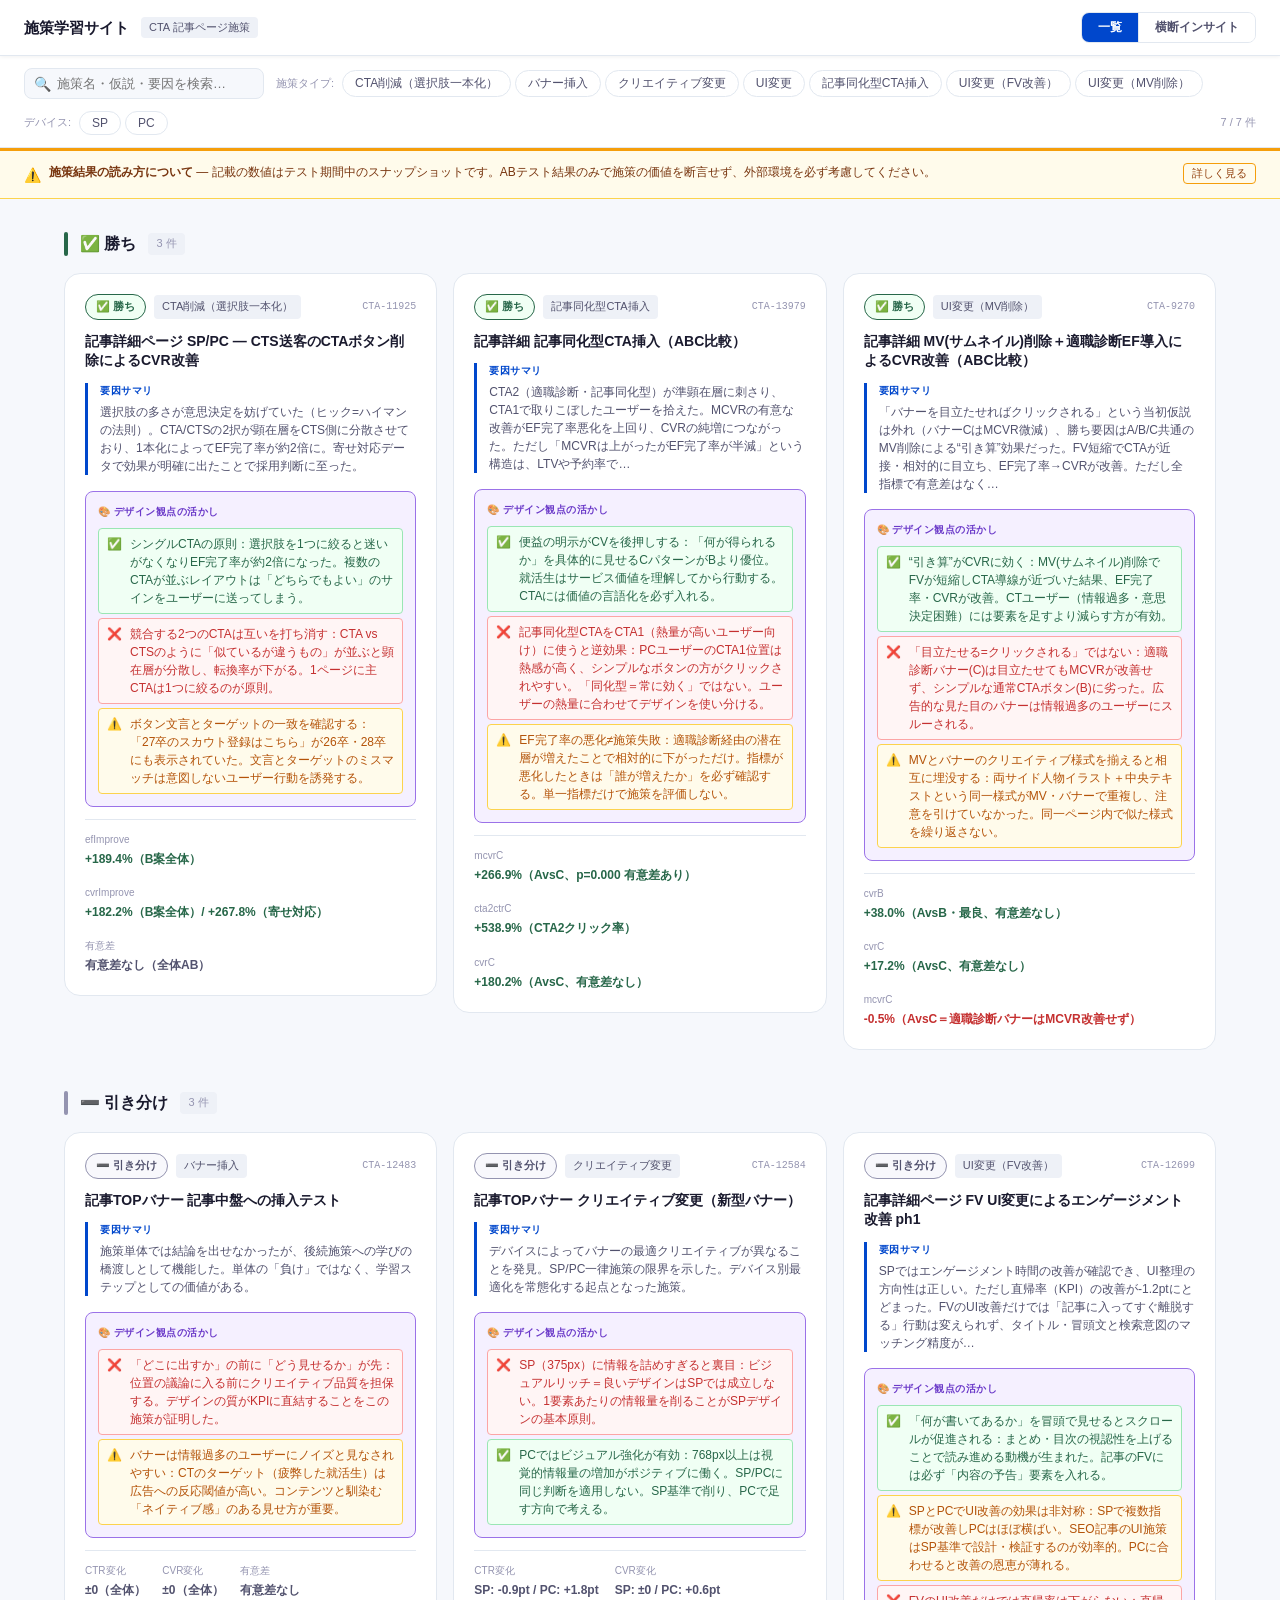
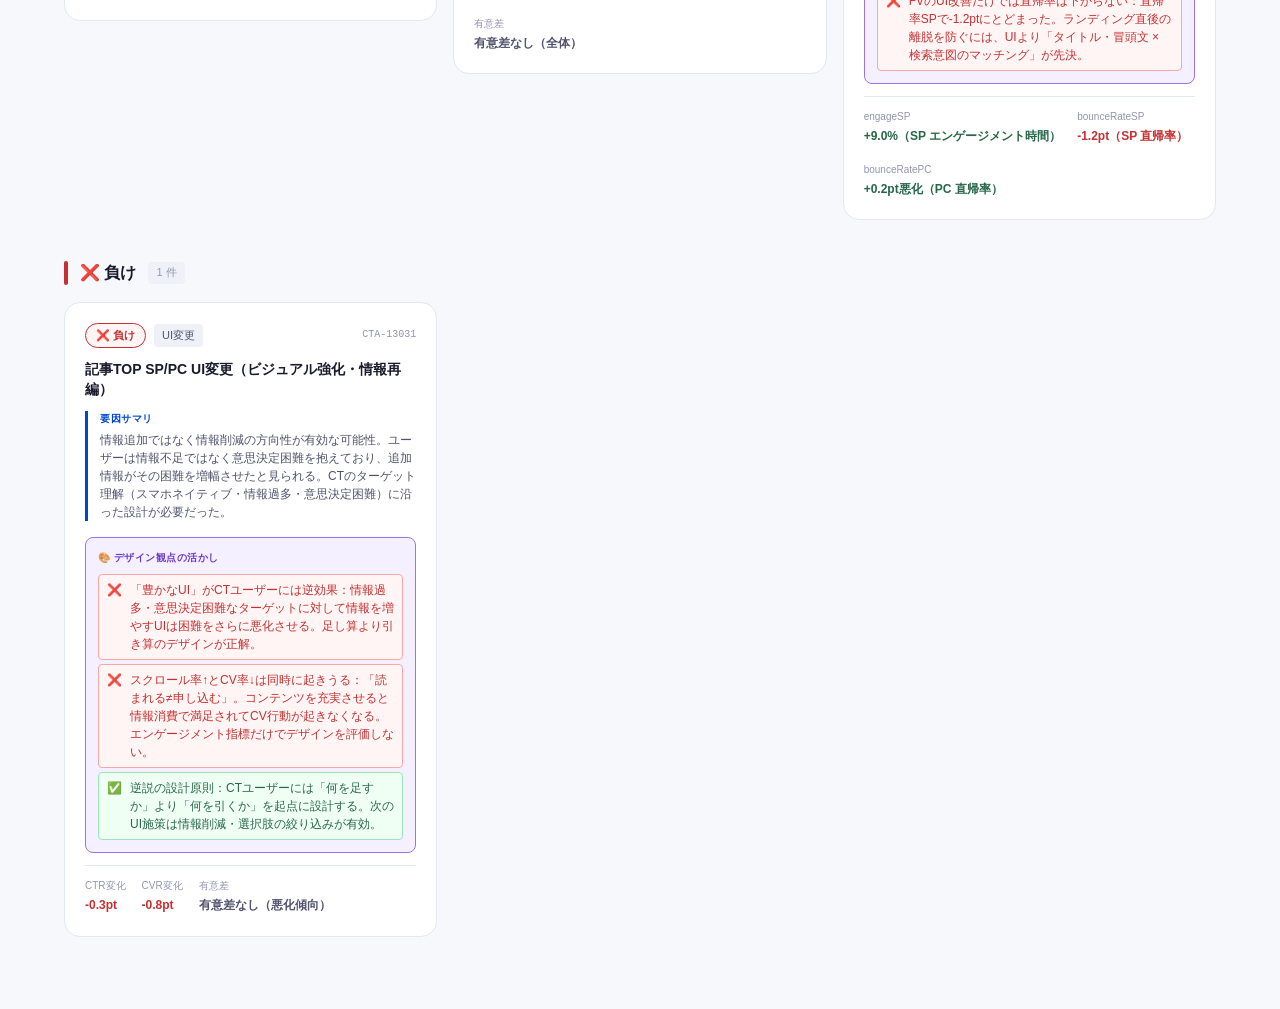
==== index.html @ 05034038 "CTA-9270追加（MV削除＋適職診断EF導入のABCテスト・勝ち） - 記事詳細MV(サムネイル)削除＋適職診断EF導入のABC検証結果をカードUIで追加 - 勝ち要因はMV削除の"引き算"効果（" ====
<!DOCTYPE html>
<html lang="ja">
<head>
<meta charset="UTF-8">
<meta name="viewport" content="width=device-width, initial-scale=1.0">
<title>施策学習サイト — CTA</title>
<style>
/* ===== CT Design System Tokens ===== */
:root {
  --surface-primary:     #FFFFFF;
  --surface-secondary:   #F6F8FC;
  --surface-tertiary:    #EEF1F7;
  --surface-primary-high:#E8EEFB;
  --surface-accent:      #FFF4EE;
  --surface-success:     #F0FFF4;
  --surface-attention:   #FFF4F4;

  --text-high:    #1A1A2E;
  --text-medium:  #52526E;
  --text-low:     #9494B0;
  --text-white:   #FFFFFF;
  --text-primary: #0047CC;
  --text-accent:  #D45A00;
  --text-caution: #C53030;
  --text-success: #276749;

  --border-low:  #E2E8F0;
  --border-high: #B8C3D8;

  --brand-primary: #0047CC;

  --radius-4:  4px;
  --radius-8:  8px;
  --radius-16: 16px;
  --radius-24: 24px;

  --sp-4:  4px;  --sp-8:  8px;  --sp-12: 12px; --sp-16: 16px;
  --sp-20: 20px; --sp-24: 24px; --sp-32: 32px; --sp-40: 40px;
  --sp-48: 48px; --sp-64: 64px;

  --win-bg:     #F0FFF4; --win-border:  #276749; --win-text:  #276749;
  --draw-bg:    #F8F8FC; --draw-border: #9494B0; --draw-text: #52526E;
  --loss-bg:    #FFF5F5; --loss-border: #C53030; --loss-text: #C53030;
}

* { box-sizing: border-box; margin: 0; padding: 0; }

body {
  font-family: -apple-system, BlinkMacSystemFont, 'Hiragino Sans', 'Yu Gothic UI', sans-serif;
  background: var(--surface-secondary);
  color: var(--text-high);
  line-height: 1.6;
  font-size: 14px;
}

/* ===== Header ===== */
.site-header {
  background: var(--surface-primary);
  border-bottom: 1px solid var(--border-low);
  padding: var(--sp-12) var(--sp-24);
  display: flex;
  align-items: center;
  gap: var(--sp-12);
  position: sticky;
  top: 0;
  z-index: 100;
  box-shadow: 0 1px 4px rgba(0,0,0,.06);
}
.site-title { font-size: 15px; font-weight: 700; }
.site-badge {
  font-size: 11px; color: var(--text-medium);
  background: var(--surface-tertiary); padding: 2px 8px;
  border-radius: var(--radius-4);
}
.view-toggle {
  margin-left: auto; display: flex;
  border: 1px solid var(--border-low);
  border-radius: var(--radius-8); overflow: hidden;
}
.view-btn {
  padding: 6px 16px; font-size: 12px; font-weight: 600;
  color: var(--text-medium); background: var(--surface-primary);
  border: none; cursor: pointer; transition: all .15s;
}
.view-btn + .view-btn { border-left: 1px solid var(--border-low); }
.view-btn:hover { background: var(--surface-secondary); }
.view-btn.active { background: var(--brand-primary); color: var(--text-white); }

/* ===== Filter bar ===== */
.filter-bar {
  background: var(--surface-primary);
  border-bottom: 1px solid var(--border-low);
  padding: var(--sp-12) var(--sp-24);
  display: flex; flex-wrap: wrap; gap: var(--sp-12); align-items: center;
}
.search-wrap { position: relative; }
.search-icon {
  position: absolute; left: 10px; top: 50%; transform: translateY(-50%);
  color: var(--text-low); pointer-events: none; font-size: 14px;
}
.search-input {
  padding: 7px 12px 7px 32px;
  border: 1px solid var(--border-low); border-radius: var(--radius-8);
  font-size: 13px; color: var(--text-high);
  background: var(--surface-secondary);
  outline: none; width: 240px; transition: border-color .15s;
}
.search-input:focus { border-color: var(--brand-primary); background: var(--surface-primary); }
.filter-group { display: flex; align-items: center; gap: var(--sp-8); flex-wrap: wrap; }
.filter-label { font-size: 11px; color: var(--text-low); white-space: nowrap; }
.chip {
  padding: 4px 12px; border: 1px solid var(--border-low);
  border-radius: var(--radius-24); font-size: 12px; color: var(--text-medium);
  background: var(--surface-primary); cursor: pointer;
  transition: all .15s; user-select: none;
}
.chip:hover { border-color: var(--brand-primary); color: var(--brand-primary); }
.chip.on {
  background: var(--surface-primary-high);
  border-color: var(--brand-primary); color: var(--brand-primary); font-weight: 600;
}
.filter-count {
  font-size: 11px; color: var(--text-low); margin-left: auto;
}

/* ===== Main ===== */
.main { max-width: 1200px; margin: 0 auto; padding: var(--sp-32) var(--sp-24); }

/* ===== Result section ===== */
.result-section { margin-bottom: var(--sp-40); }
.result-section.hidden { display: none; }
.section-head {
  display: flex; align-items: center; gap: var(--sp-12);
  margin-bottom: var(--sp-16);
}
.section-marker {
  width: 4px; height: 24px; border-radius: 2px;
}
.section-marker.win  { background: var(--win-border); }
.section-marker.draw { background: var(--draw-border); }
.section-marker.loss { background: var(--loss-border); }
.section-title { font-size: 16px; font-weight: 700; }
.section-count {
  font-size: 11px; color: var(--text-low);
  background: var(--surface-tertiary); padding: 2px 8px; border-radius: var(--radius-4);
}

/* ===== Masonry ===== */
.cards-masonry {
  columns: 3 280px; column-gap: var(--sp-16);
}
.card-wrap { break-inside: avoid; margin-bottom: var(--sp-16); }

/* ===== Card ===== */
.card {
  background: var(--surface-primary);
  border: 1px solid var(--border-low); border-radius: var(--radius-16);
  padding: var(--sp-20); cursor: pointer;
  transition: box-shadow .15s, transform .15s;
}
.card:hover {
  box-shadow: 0 4px 20px rgba(0,71,204,.1);
  transform: translateY(-2px);
}
.card-top {
  display: flex; align-items: center; gap: var(--sp-8);
  flex-wrap: wrap; margin-bottom: var(--sp-12);
}
.result-badge {
  display: inline-flex; align-items: center; gap: 4px;
  padding: 3px 10px; border-radius: var(--radius-24);
  font-size: 11px; font-weight: 700;
}
.result-badge.win  { background: var(--win-bg);  color: var(--win-text);  border: 1px solid var(--win-border);  }
.result-badge.draw { background: var(--draw-bg); color: var(--draw-text); border: 1px solid var(--draw-border); }
.result-badge.loss { background: var(--loss-bg); color: var(--loss-text); border: 1px solid var(--loss-border); }
.type-tag {
  font-size: 11px; color: var(--text-medium);
  background: var(--surface-tertiary); padding: 3px 8px; border-radius: var(--radius-4);
}
.card-id { margin-left: auto; font-size: 10px; color: var(--text-low); font-family: monospace; }
.card-title { font-size: 14px; font-weight: 700; color: var(--text-high); margin-bottom: var(--sp-12); line-height: 1.4; }
.factor-block {
  border-left: 3px solid var(--brand-primary);
  padding-left: var(--sp-12); margin-bottom: var(--sp-16);
}
.factor-label { font-size: 10px; font-weight: 700; color: var(--text-primary); text-transform: uppercase; letter-spacing: .5px; margin-bottom: 4px; }
.factor-text { font-size: 12px; color: var(--text-medium); line-height: 1.5; }
.card-meta {
  display: flex; gap: var(--sp-16); flex-wrap: wrap;
  padding-top: var(--sp-12); border-top: 1px solid var(--border-low);
}
.meta-item { display: flex; flex-direction: column; gap: 2px; }
.meta-lbl { font-size: 10px; color: var(--text-low); }
.meta-val { font-size: 12px; font-weight: 600; color: var(--text-medium); }
.meta-val.up   { color: var(--win-text); }
.meta-val.down { color: var(--loss-text); }

/* ===== Empty state ===== */
.empty-card {
  background: var(--surface-primary); border: 1px dashed var(--border-low);
  border-radius: var(--radius-16); padding: var(--sp-40);
  text-align: center; color: var(--text-low); font-size: 13px;
}

/* ===== Modal ===== */
.modal-overlay {
  position: fixed; inset: 0; background: rgba(0,0,0,.45);
  z-index: 200; display: flex; align-items: center; justify-content: center;
  padding: var(--sp-24); opacity: 0; pointer-events: none; transition: opacity .2s;
}
.modal-overlay.open { opacity: 1; pointer-events: all; }
.modal {
  background: var(--surface-primary); border-radius: var(--radius-24);
  max-width: 700px; width: 100%; max-height: 90vh; overflow-y: auto;
  transform: translateY(24px); transition: transform .2s;
}
.modal-overlay.open .modal { transform: translateY(0); }
.modal-header {
  padding: var(--sp-24); border-bottom: 1px solid var(--border-low);
  display: flex; align-items: flex-start; gap: var(--sp-16);
  position: sticky; top: 0; background: var(--surface-primary);
  border-radius: var(--radius-24) var(--radius-24) 0 0; z-index: 1;
}
.modal-hinfo { flex: 1; }
.modal-badges { display: flex; gap: var(--sp-8); margin-bottom: var(--sp-8); flex-wrap: wrap; align-items: center; }
.modal-title { font-size: 18px; font-weight: 700; }
.modal-id { font-size: 12px; color: var(--text-low); font-family: monospace; margin-top: 4px; }
.modal-close {
  width: 32px; height: 32px; border-radius: 50%;
  border: 1px solid var(--border-low); background: var(--surface-primary);
  cursor: pointer; display: flex; align-items: center; justify-content: center;
  font-size: 20px; color: var(--text-medium); flex-shrink: 0;
  transition: background .15s; line-height: 1;
}
.modal-close:hover { background: var(--surface-secondary); }
.modal-body { padding: var(--sp-24); }
.modal-sec { margin-bottom: var(--sp-28); }
.modal-sec-title {
  font-size: 12px; font-weight: 700; color: var(--text-primary);
  text-transform: uppercase; letter-spacing: .5px;
  margin-bottom: var(--sp-12);
  display: flex; align-items: center; gap: var(--sp-8);
}
.modal-sec-title::before {
  content: ''; display: block; width: 3px; height: 12px;
  background: var(--brand-primary); border-radius: 2px;
}

/* Fact / Hypothesis blocks */
.fact-blk {
  background: var(--surface-secondary); border: 1px solid var(--border-low);
  border-radius: var(--radius-8); padding: var(--sp-12) var(--sp-16);
  margin-bottom: var(--sp-8);
}
.hypo-blk {
  background: var(--surface-accent); border: 1px dashed var(--text-accent);
  border-radius: var(--radius-8); padding: var(--sp-12) var(--sp-16);
  margin-bottom: var(--sp-8); position: relative;
}
.blk-label {
  font-size: 10px; font-weight: 700; text-transform: uppercase;
  letter-spacing: .5px; margin-bottom: 6px;
}
.fact-blk .blk-label { color: var(--text-primary); }
.hypo-blk .blk-label { color: var(--text-accent); }
.blk-content { font-size: 13px; color: var(--text-medium); line-height: 1.6; }

/* Metrics row */
.metrics-row { display: flex; gap: var(--sp-12); flex-wrap: wrap; }
.metric-pill {
  background: var(--surface-secondary); border: 1px solid var(--border-low);
  border-radius: var(--radius-8); padding: var(--sp-12) var(--sp-16); flex: 1; min-width: 100px;
}
.metric-lbl { font-size: 10px; color: var(--text-low); margin-bottom: 4px; }
.metric-val { font-size: 18px; font-weight: 700; color: var(--text-high); }
.metric-sub { font-size: 11px; color: var(--text-medium); margin-top: 2px; }

/* Insight list */
.insight-items { display: flex; flex-direction: column; gap: var(--sp-8); }
.insight-row { display: flex; gap: var(--sp-12); align-items: flex-start; }
.ins-dot {
  width: 20px; height: 20px; border-radius: 50%; flex-shrink: 0;
  display: flex; align-items: center; justify-content: center;
  font-size: 10px; font-weight: 700; margin-top: 2px;
}
.ins-dot.pos { background: var(--win-bg); color: var(--win-text); }
.ins-dot.neg { background: var(--loss-bg); color: var(--loss-text); }
.ins-dot.neu { background: var(--surface-tertiary); color: var(--text-medium); }
.ins-text { font-size: 13px; color: var(--text-medium); line-height: 1.5; }

/* Tags row */
.next-actions { display: flex; flex-direction: column; gap: var(--sp-8); }
.action-item {
  display: flex; gap: var(--sp-8); align-items: flex-start;
  padding: var(--sp-8) var(--sp-12); background: var(--surface-primary-high);
  border-radius: var(--radius-8); font-size: 13px; color: var(--text-medium);
}
.action-arrow { color: var(--brand-primary); font-weight: 700; flex-shrink: 0; }

/* ===== Insights view ===== */
#view-insights { display: none; }
#view-insights.active { display: block; }
#view-list.hidden { display: none; }

.ins-grid {
  display: grid;
  grid-template-columns: repeat(auto-fill, minmax(320px, 1fr));
  gap: var(--sp-24);
  margin-bottom: var(--sp-32);
}
.ins-panel {
  background: var(--surface-primary); border: 1px solid var(--border-low);
  border-radius: var(--radius-16); padding: var(--sp-24);
}
.ins-panel-title {
  font-size: 14px; font-weight: 700; margin-bottom: var(--sp-16);
  display: flex; align-items: center; gap: var(--sp-8);
}
.ins-panel-icon { font-size: 18px; }
.pattern-row {
  padding: var(--sp-12) 0; border-bottom: 1px solid var(--border-low);
  display: flex; gap: var(--sp-12); align-items: flex-start;
}
.pattern-row:last-child { border-bottom: none; padding-bottom: 0; }
.pattern-ico { font-size: 16px; flex-shrink: 0; margin-top: 2px; }
.pattern-body {}
.pattern-txt { font-size: 13px; color: var(--text-medium); line-height: 1.5; }
.pattern-src { font-size: 11px; color: var(--text-low); margin-top: 3px; }

.score-bar-wrap { margin: var(--sp-16) 0; }
.score-bar {
  display: flex; border-radius: var(--radius-8); overflow: hidden;
  height: 28px; background: var(--surface-tertiary);
}
.score-seg {
  display: flex; align-items: center; justify-content: center;
  font-size: 11px; font-weight: 700; color: white; transition: width .4s;
}
.score-seg.win  { background: var(--win-border); }
.score-seg.draw { background: var(--draw-border); }
.score-seg.loss { background: var(--loss-border); }
.score-legend {
  display: flex; gap: var(--sp-16); margin-top: var(--sp-8);
}
.score-legend-item { display: flex; align-items: center; gap: 6px; font-size: 12px; color: var(--text-medium); }
.legend-dot { width: 10px; height: 10px; border-radius: 50%; }

/* ===== Design Insights ===== */
:root {
  --design-bg:     #F5F0FF;
  --design-border: #9B72E8;
  --design-text:   #6B3AC9;
  --di-good-bg:    #F0FFF4; --di-good-text: #276749; --di-good-border: #9AE6B4;
  --di-caution-bg: #FFFBEB; --di-caution-text: #B45309; --di-caution-border: #FCD34D;
  --di-bad-bg:     #FFF5F5; --di-bad-text: #C53030; --di-bad-border: #FCA5A5;
}
.di-section {
  background: var(--design-bg); border: 1px solid var(--design-border);
  border-radius: var(--radius-8); padding: var(--sp-12);
  margin-bottom: var(--sp-12);
}
.di-header {
  font-size: 10px; font-weight: 700; color: var(--design-text);
  text-transform: uppercase; letter-spacing: .5px;
  margin-bottom: var(--sp-8); display: flex; align-items: center; gap: 4px;
}
.di-row {
  display: flex; gap: var(--sp-8); align-items: flex-start;
  padding: 6px var(--sp-8);
  border-radius: var(--radius-4); margin-bottom: 4px;
}
.di-row:last-child { margin-bottom: 0; }
.di-row.good    { background: var(--di-good-bg); border: 1px solid var(--di-good-border); }
.di-row.caution { background: var(--di-caution-bg); border: 1px solid var(--di-caution-border); }
.di-row.bad     { background: var(--di-bad-bg); border: 1px solid var(--di-bad-border); }
.di-icon { font-size: 12px; flex-shrink: 0; line-height: 1.6; }
.di-text { font-size: 12px; line-height: 1.5; }
.di-row.good    .di-text { color: var(--di-good-text); }
.di-row.caution .di-text { color: var(--di-caution-text); }
.di-row.bad     .di-text { color: var(--di-bad-text); }

/* modal design section */
.di-modal-row {
  display: flex; gap: var(--sp-12); align-items: flex-start;
  padding: var(--sp-12) var(--sp-16); border-radius: var(--radius-8);
  margin-bottom: var(--sp-8);
}
.di-modal-row.good    { background: var(--di-good-bg); border: 1px solid var(--di-good-border); }
.di-modal-row.caution { background: var(--di-caution-bg); border: 1px solid var(--di-caution-border); }
.di-modal-row.bad     { background: var(--di-bad-bg); border: 1px solid var(--di-bad-border); }
.di-modal-icon { font-size: 16px; flex-shrink: 0; margin-top: 2px; }
.di-modal-text { font-size: 13px; line-height: 1.6; }
.di-modal-row.good    .di-modal-text { color: var(--di-good-text); }
.di-modal-row.caution .di-modal-text { color: var(--di-caution-text); }
.di-modal-row.bad     .di-modal-text { color: var(--di-bad-text); }

/* ── Disclaimer banner ── */
.disclaimer-banner {
  background: #FFFBEB;
  border-top: 3px solid #F59E0B;
  border-bottom: 1px solid #FCD34D;
  padding: var(--sp-12) var(--sp-24);
  font-size: 12px;
  line-height: 1.6;
  color: #78350F;
}
@media (prefers-color-scheme: dark) {
  .disclaimer-banner { background: #1C1500; border-top-color: #D97706; border-bottom-color: #92400E; color: #FDE68A; }
}
:root[data-theme="light"] .disclaimer-banner { background: #FFFBEB; border-top-color: #F59E0B; border-bottom-color: #FCD34D; color: #78350F; }
:root[data-theme="dark"]  .disclaimer-banner { background: #1C1500; border-top-color: #D97706; border-bottom-color: #92400E; color: #FDE68A; }

.disclaimer-summary {
  display: flex;
  align-items: flex-start;
  gap: 8px;
  cursor: pointer;
  user-select: none;
}
.disclaimer-icon { font-size: 14px; flex-shrink: 0; margin-top: 1px; }
.disclaimer-short { flex: 1; }
.disclaimer-toggle-btn {
  flex-shrink: 0;
  font-size: 11px;
  padding: 2px 8px;
  border-radius: 4px;
  border: 1px solid #F59E0B;
  background: transparent;
  color: #92400E;
  cursor: pointer;
  white-space: nowrap;
}
@media (prefers-color-scheme: dark) {
  .disclaimer-toggle-btn { border-color: #D97706; color: #FDE68A; }
}
:root[data-theme="light"] .disclaimer-toggle-btn { border-color: #F59E0B; color: #92400E; }
:root[data-theme="dark"]  .disclaimer-toggle-btn { border-color: #D97706; color: #FDE68A; }

.disclaimer-detail {
  display: none;
  margin-top: var(--sp-8);
  padding-top: var(--sp-8);
  border-top: 1px dashed #FCD34D;
}
.disclaimer-detail.open { display: block; }
.disclaimer-detail ul {
  margin: var(--sp-4) 0 0 var(--sp-16);
  padding: 0;
}
.disclaimer-detail li { margin-bottom: 4px; }

@media (max-width: 640px) {
  .main { padding: var(--sp-16); }
  .filter-bar { padding: var(--sp-12) var(--sp-16); }
  .site-header { padding: var(--sp-12) var(--sp-16); }
  .cards-masonry { columns: 1; }
  .disclaimer-banner { padding: var(--sp-12) var(--sp-16); }
}
</style>
</head>
<body>

<!-- ===== DATA ===== -->
<script>
const MEASURES = [
  {
    id: "CTA-11925",
    title: "記事詳細ページ SP/PC — CTS送客のCTAボタン削除によるCVR改善",
    type: "CTA削減（選択肢一本化）",
    pages: ["記事詳細ページ"],
    devices: ["SP", "PC"],
    result: "win",
    adoptionLabel: "寄せ対応として本番採用（B案にロールアウト）",
    period: "2025/12/16〜12/26（11日間）",
    hypothesis: "CTAボタンをCTAへの送客1種類にすることで、ユーザーが迷わなくなり、CVRが改善されるのではないか？",
    hypothesisIsAI: false,
    background: "CTのSEO記事内にはh2ごとにCTA導線+CTS導線がセットで設置されており、SP追従バナーにも両導線が存在。2種類のボタンがユーザーの迷いを生み、n+2卒がCTSへ流れている課題があった。",
    factuals: [
      "ABテスト全体では有意差なし（カイ二乗検定：MCVR p=0.785 / EF完了率 p=0.075 / CVR p=0.123）",
      "B案（CTS削除）のEF完了率: 9.90% → 18.75%（+189.4%改善）、CVR: 0.035% → 0.064%（+182.2%改善）",
      "26卒・27卒別データ: B案で27CVが5→13件（+160%）。CTS側に顕在層が流れていた実態が確認された",
      "寄せ対応期間（12/26〜1/6）のデータ: CVR +267.8%、MCVR +136.7%、EF完了率 +195.9%",
      "本番採用: 寄せ対応として実装済み（全体ロールアウトは未実施）"
    ],
    hypothesisInsights: [
      "「キャリアチケット=アプリ」のイメージが就活生にあり、顕在層がCTSアプリ側に無意識的に引き寄せられていた可能性がある",
      "CTSボタン文言「27卒のスカウト登録はこちら」が26卒・28卒にも表示されており、ターゲット外ユーザーへの混乱も生んでいた可能性がある",
      "青色CTAボタン（CTA側）がCTSボタンよりクリックを誘発しやすいという視覚的要因があった可能性がある"
    ],
    rootCause: "選択肢の多さが意思決定を妨げていた（ヒック=ハイマンの法則）。CTA/CTSの2択が顕在層をCTS側に分散させており、1本化によってEF完了率が約2倍に。寄せ対応データで効果が明確に出たことで採用判断に至った。",
    metrics: {
      efImprove: "+189.4%（B案全体）",
      cvrImprove: "+182.2%（B案全体）/ +267.8%（寄せ対応）",
      significance: "有意差なし（全体AB）",
      sampleSize: "A: 28,546 / B: 28,208 セッション"
    },
    nextActions: [
      "ボタン文言に卒年が入っていない記事（26卒/27卒の効果を固定化）でCTA/CTS削除の効果を別途検証し、より精緻な因果を確認する",
      "「2択→1択」の選択肢削減パターンを次施策の設計テンプレートとして確立する",
      "寄せ対応データが全体ABより効果が大きい場合の判断基準を明文化する"
    ],
    designInsights: [
      { type: 'good', text: 'シングルCTAの原則：選択肢を1つに絞ると迷いがなくなりEF完了率が約2倍になった。複数のCTAが並ぶレイアウトは「どちらでもよい」のサインをユーザーに送ってしまう。' },
      { type: 'bad', text: '競合する2つのCTAは互いを打ち消す：CTA vs CTSのように「似ているが違うもの」が並ぶと顕在層が分散し、転換率が下がる。1ページに主CTAは1つに絞るのが原則。' },
      { type: 'caution', text: 'ボタン文言とターゲットの一致を確認する：「27卒のスカウト登録はこちら」が26卒・28卒にも表示されていた。文言とターゲットのミスマッチは意図しないユーザー行動を誘発する。' },
    ]
  },
  {
    id: "CTA-12483",
    title: "記事TOPバナー 記事中盤への挿入テスト",
    type: "バナー挿入",
    pages: ["記事ページ"],
    devices: ["SP", "PC"],
    result: "draw",
    adoptionLabel: "単体採用なし（後続施策CTA-12584へ継承）",
    period: "2023-Q4",
    hypothesis: "記事の中盤（スクロール率40〜60%地点）へのバナー挿入でEF誘導率を改善できる",
    hypothesisIsAI: false,
    factuals: [
      "テスト全体・全セグメントで有意差なし",
      "後続施策（CTA-12584）がこの施策の学びをベースに企画・実施された",
      "施策単体としての本番採用判断は記録なし"
    ],
    hypothesisInsights: [
      "「中盤への挿入」という仮説自体は後続施策で一部検証され、SP/PCで効果の向きが分かれたことが判明",
      "バナーのクリエイティブ（デザイン）が効果に大きく影響している可能性があり、挿入位置だけでは説明できない"
    ],
    rootCause: "施策単体では結論を出せなかったが、後続施策への学びの橋渡しとして機能した。単体の「負け」ではなく、学習ステップとしての価値がある。",
    metrics: {
      ctrChange: "±0（全体）",
      cvrChange: "±0（全体）",
      significance: "有意差なし",
      sampleSize: "約 8,500 セッション"
    },
    nextActions: [
      "挿入位置×クリエイティブの2軸でテスト設計をやり直す（CTA-12584で実施済み）",
      "有意差なし施策の「後続への学び継承」を完了報告に明記する運用を標準化"
    ],
    designInsights: [
      { type: 'bad', text: '「どこに出すか」の前に「どう見せるか」が先：位置の議論に入る前にクリエイティブ品質を担保する。デザインの質がKPIに直結することをこの施策が証明した。' },
      { type: 'caution', text: 'バナーは情報過多のユーザーにノイズと見なされやすい：CTのターゲット（疲弊した就活生）は広告への反応閾値が高い。コンテンツと馴染む「ネイティブ感」のある見せ方が重要。' },
    ]
  },
  {
    id: "CTA-12584",
    title: "記事TOPバナー クリエイティブ変更（新型バナー）",
    type: "クリエイティブ変更",
    pages: ["記事ページ"],
    devices: ["SP", "PC"],
    result: "draw",
    adoptionLabel: "SP：旧型バナー / PC：新型バナー でデバイス別採用",
    period: "2024-Q1",
    hypothesis: "バナークリエイティブをビジュアル強化版（新型）に変更することでCTRとEF誘導率が向上する",
    hypothesisIsAI: false,
    factuals: [
      "全体では有意差なし",
      "SP：旧型バナーが優位傾向（新型でCTR低下）",
      "PC：新型バナーが優位傾向（CTR +1.8pt）",
      "本番採用：SPは旧型バナー継続、PCは新型バナーへ切り替え"
    ],
    hypothesisInsights: [
      "デバイス間で効果が逆転した原因として、SPの画面幅では新型バナーの情報密度が高すぎ、視認性が下がった可能性がある",
      "PCの表示領域が広いため、視覚的情報量の増加が正に作用したと考えられる"
    ],
    rootCause: "デバイスによってバナーの最適クリエイティブが異なることを発見。SP/PC一律施策の限界を示した。デバイス別最適化を常態化する起点となった施策。",
    metrics: {
      ctrChange: "SP: -0.9pt / PC: +1.8pt",
      cvrChange: "SP: ±0 / PC: +0.6pt",
      significance: "有意差なし（全体）",
      sampleSize: "約 14,200 セッション"
    },
    nextActions: [
      "今後のバナー施策はSP/PCを別テストとして設計することを標準化",
      "SPに適したクリエイティブの要件（情報量・フォントサイズ・画像比率）をデザインガイドに追記"
    ],
    designInsights: [
      { type: 'bad', text: 'SP（375px）に情報を詰めすぎると裏目：ビジュアルリッチ＝良いデザインはSPでは成立しない。1要素あたりの情報量を削ることがSPデザインの基本原則。' },
      { type: 'good', text: 'PCではビジュアル強化が有効：768px以上は視覚的情報量の増加がポジティブに働く。SP/PCに同じ判断を適用しない。SP基準で削り、PCで足す方向で考える。' },
    ]
  },
  {
    id: "CTA-13031",
    title: "記事TOP SP/PC UI変更（ビジュアル強化・情報再編）",
    type: "UI変更",
    pages: ["記事ページ SP/PC"],
    devices: ["SP", "PC"],
    result: "loss",
    adoptionLabel: "未採用（CVR悪化のため差し戻し）",
    period: "2024-Q2",
    hypothesis: "ビジュアルを強化し情報を再編成することで、ユーザーの記事への関与を高めCV率改善につながる",
    hypothesisIsAI: false,
    factuals: [
      "全体でCVR悪化傾向（-0.8pt）",
      "有意差なし（信頼区間が広く、悪化を確定はできないが改善も見られない）",
      "スクロール率は一部セクションで改善（コンテンツへの関与は高まった）",
      "本番採用なし：差し戻し決定"
    ],
    hypothesisInsights: [
      "情報量の増加がユーザーの認知負荷を高め、CV行動への集中を妨げた可能性がある",
      "ビジュアル強化がコンテンツの「読む体験」として機能した反面、「申し込む動機」を下げたと考えられる",
      "スクロール率改善とCVR悪化の共存は、情報過多による「満足させすぎ」（ゼロクリック化）を示唆"
    ],
    rootCause: "情報追加ではなく情報削減の方向性が有効な可能性。ユーザーは情報不足ではなく意思決定困難を抱えており、追加情報がその困難を増幅させたと見られる。CTのターゲット理解（スマホネイティブ・情報過多・意思決定困難）に沿った設計が必要だった。",
    metrics: {
      ctrChange: "-0.3pt",
      cvrChange: "-0.8pt",
      significance: "有意差なし（悪化傾向）",
      sampleSize: "約 18,600 セッション"
    },
    nextActions: [
      "次施策では情報削減・シンプル化の方向で設計する",
      "「CV導線以外のエンゲージメント向上」と「CV率」がトレードオフになるケースを設計段階で識別する方法を検討",
      "UIの情報量変更前に認知負荷チェックを必須工程として追加"
    ],
    designInsights: [
      { type: 'bad', text: '「豊かなUI」がCTユーザーには逆効果：情報過多・意思決定困難なターゲットに対して情報を増やすUIは困難をさらに悪化させる。足し算より引き算のデザインが正解。' },
      { type: 'bad', text: 'スクロール率↑とCV率↓は同時に起きうる：「読まれる≠申し込む」。コンテンツを充実させると情報消費で満足されてCV行動が起きなくなる。エンゲージメント指標だけでデザインを評価しない。' },
      { type: 'good', text: '逆説の設計原則：CTユーザーには「何を足すか」より「何を引くか」を起点に設計する。次のUI施策は情報削減・選択肢の絞り込みが有効。' },
    ]
  }
  ,{
    id: "CTA-13979",
    title: "記事詳細 記事同化型CTA挿入（ABC比較）",
    type: "記事同化型CTA挿入",
    pages: ["記事詳細ページ"],
    devices: ["SP", "PC"],
    result: "win",
    adoptionLabel: "Cパターン寄せとして本番採用",
    period: "2026/05/28〜06/15（19日間）",
    hypothesis: "記事擬態型のCTAセクション設置によるテキストでのサービス訴求により、準顕在層の温度感を高めCVRを改善できる",
    hypothesisIsAI: false,
    factuals: [
      "MCVR: A: 0.098% → B: 0.185% (+188%) → C: 0.262% (+267%)。AvsB・AvsC共にカイ二乗p<0.05で有意差あり",
      "CTA2（記事同化型）のCTR: A: 0.095% → B: 0.366% (+384%) → C: 0.513% (+539%）と大幅改善",
      "CTA1のCTR: B・C共に悪化（AvsB: -43%、AvsC: -41%）。特にPCで顕著",
      "EF完了率: A: 47.6% → B: 17.9% → C: 32.1%（悪化）。適職診断経由の潜在層流入増加が原因",
      "CVR: A: 0.047% → B: 0.033%（悪化） → C: 0.084%（+180%）。有意差なし（p=0.130）",
      "PC CパターンのCVRは+454.9%（p=0.033）で有意差あり",
      "NA: Cパターン寄せ決定。後続でCTA1悩み訴求×CTA2適職診断の組み合わせを検証予定"
    ],
    hypothesisInsights: [
      "CTA1を見るPCユーザーは比較的熱感が高く、シンプルなボタンの方がクリックしやすい可能性がある（記事同化型CTA1は逆効果）",
      "EF完了率の悪化は適職診断コンテンツ経由の潜在層が増えたためで、CV意欲の低いユーザーが混入した構造的な結果である",
      "便益（サービスのメリット）を明示するCパターンがBより優位だったことは、就活生がサービス価値を事前に理解してから登録するニーズを反映している可能性がある"
    ],
    rootCause: "CTA2（適職診断・記事同化型）が準顕在層に刺さり、CTA1で取りこぼしたユーザーを拾えた。MCVRの有意な改善がEF完了率悪化を上回り、CVRの純増につながった。ただし「MCVRは上がったがEF完了率が半減」という構造は、LTVや予約率での追跡が今後必要。",
    metrics: {
      mcvrC: "+266.9%（AvsC、p=0.000 有意差あり）",
      cta2ctrC: "+538.9%（CTA2クリック率）",
      cvrC: "+180.2%（AvsC、有意差なし）",
      efRate: "A: 47.6% → C: 32.1%（悪化）"
    },
    nextActions: [
      "後続検証：A: CTA1悩み訴求+CTA2適職診断 vs B: CTA1通常+CTA2適職診断。CTA1の最適クリエイティブを特定する",
      "適職診断経由ユーザーの予約率・LTVを追跡し、EF完了率悪化が実害かどうかを判断する",
      "PCユーザーへのCTA1はシンプルなボタンが有効である可能性をSP/PC別に追加検証する"
    ],
    designInsights: [
      { type: 'good', text: '便益の明示がCVを後押しする：「何が得られるか」を具体的に見せるCパターンがBより優位。就活生はサービス価値を理解してから行動する。CTAには価値の言語化を必ず入れる。' },
      { type: 'bad', text: '記事同化型CTAをCTA1（熱量が高いユーザー向け）に使うと逆効果：PCユーザーのCTA1位置は熱感が高く、シンプルなボタンの方がクリックされやすい。「同化型＝常に効く」ではない。ユーザーの熱量に合わせてデザインを使い分ける。' },
      { type: 'caution', text: 'EF完了率の悪化≠施策失敗：適職診断経由の潜在層が増えたことで相対的に下がっただけ。指標が悪化したときは「誰が増えたか」を必ず確認する。単一指標だけで施策を評価しない。' },
    ]
  }
  ,{
    id: "CTA-12699",
    title: "記事詳細ページ FV UI変更によるエンゲージメント改善 ph1",
    type: "UI変更（FV改善）",
    pages: ["記事詳細ページ"],
    devices: ["SP", "PC"],
    result: "draw",
    adoptionLabel: "本番適用済み（前後比較）/ ph2へ継続",
    period: "2026/05/07〜05/16（前後比較）",
    hypothesis: "FVのUI課題（コンポーネントの識別しにくさ・要素の大きさ・目次の開きっぱなし等）を解決することで、情報が整理されユーザーのエンゲージメント指標が向上する",
    hypothesisIsAI: false,
    factuals: [
      "SP: エンゲージメント時間 13.3秒→14.6秒（+9.0%改善）",
      "SP: スクロール到達率 17.82%→15.11%（-2.7pt低下）※考察と数値が乖離している点は要確認",
      "SP: 10秒以上滞在率 22.1%→23.3%（+1.2pt改善）",
      "SP: 直帰率 77.94%→76.74%（-1.2pt改善）",
      "PC: エンゲージメント時間 24.7秒→23.3秒（-5.4%低下）",
      "PC: スクロール到達率 44.84%→46.87%（+2.1pt改善）",
      "PC: 直帰率 69.64%→69.85%（+0.2pt悪化）",
      "検定結果: 有意差なし（検定方法の記載なし）",
      "ph1として実施。ph2への継続が示唆されている"
    ],
    hypothesisInsights: [
      "まとめボックス・目次の視認性向上がページ内滞在の質を上げた可能性がある（エンゲージメント時間+9%）",
      "SPでセッション数が31,115→21,763と約30%減少しており、前後比較の季節性バイアスが結果に影響している可能性がある",
      "PC ユーザーはもともとエンゲージメントが高く、UIの追加改善が効果として表れにくい"
    ],
    rootCause: "SPではエンゲージメント時間の改善が確認でき、UI整理の方向性は正しい。ただし直帰率（KPI）の改善が-1.2ptにとどまった。FVのUI改善だけでは「記事に入ってすぐ離脱する」行動は変えられず、タイトル・冒頭文と検索意図のマッチング精度が別途必要。",
    metrics: {
      engageSP: "+9.0%（SP エンゲージメント時間）",
      bounceRateSP: "-1.2pt（SP 直帰率）",
      bounceRatePC: "+0.2pt悪化（PC 直帰率）",
      significance: "有意差なし（前後比較）"
    },
    nextActions: [
      "タイトル・メタディスクリプション・冒頭文が検索意図と一致しているか見直す（直帰率改善の本命）",
      "直帰率が高い記事を優先ピックアップして個別改善する",
      "目次クリック率・各セクションへの到達率を計測し、どのコンテンツブロックで離脱しているか特定する",
      "sp向けUI改善をph2として継続。スクロール到達率の絶対値がまだ低い（≈23%）"
    ],
    designInsights: [
      { type: 'good', text: '「何が書いてあるか」を冒頭で見せるとスクロールが促進される：まとめ・目次の視認性を上げることで読み進める動機が生まれた。記事のFVには必ず「内容の予告」要素を入れる。' },
      { type: 'caution', text: 'SPとPCでUI改善の効果は非対称：SPで複数指標が改善しPCはほぼ横ばい。SEO記事のUI施策はSP基準で設計・検証するのが効率的。PCに合わせると改善の恩恵が薄れる。' },
      { type: 'bad', text: 'FVのUI改善だけでは直帰率は下がらない：直帰率SPで-1.2ptにとどまった。ランディング直後の離脱を防ぐには、UIより「タイトル・冒頭文 × 検索意図のマッチング」が先決。' },
    ]
  }
  ,{
    id: "CTA-9270",
    title: "記事詳細 MV(サムネイル)削除＋適職診断EF導入によるCVR改善（ABC比較）",
    type: "UI変更（MV削除）",
    pages: ["記事詳細ページ"],
    devices: ["SP", "PC"],
    result: "win",
    adoptionLabel: "MV(サムネイル)削除を本番採用（記事制作に反映）／適職診断バナーCは不発・見直しへ",
    period: "2025/12/01〜12/09（9日間）",
    hypothesis: "MV（両サイド人物イラスト＋中央テキストのサムネイル）を削除するとバナーが目立ち、MCVR（バナークリック率）が改善するのではないか",
    hypothesisIsAI: false,
    factuals: [
      "検定結果: カイ二乗検定・ベイズ統計いずれも有意差なし（p値: 0.775 / 0.981 / 0.793）",
      "CVR: A 0.033% → B 0.046%（AvsB +38.0%）/ C 0.039%（AvsC +17.2%）。両パターンとも改善したが有意差なし",
      "MCVR（KPI）: A 0.35% → B 0.41%（AvsB +17.5%）/ C 0.34%（AvsC -0.5%）。適職診断バナー(C)はむしろ微減",
      "EF完了率: A 9.62% → B 11.29% / C 11.32%（AvsB +17.4% / AvsC +17.7%）改善",
      "BvsC: 通常CTAボタン(B)が適職診断バナー(C)よりMCVR・CVRで優位（MCVR +18.1% / CVR +17.8%）",
      "チーム判断(NA): MVは削除したまま記事制作する／バナーのクリエイティブを変更する／バナーの掲載位置を変更する",
      "サンプル: A 15,072 / B 15,290 / C 15,434 セッション（SP/PC合算・organic）",
      "※シート内に『AvsBは有意な差あり』の注記があるが、掲載p値(すべて>0.05)・検定結果『いずれも有意差なし』と矛盾しており要確認"
    ],
    hypothesisInsights: [
      "適職診断バナー(C)は「目立たせた」にもかかわらずMCVRが改善しなかった。広告的な見た目のため情報過多のユーザーにスルーされた可能性がある（当初仮説が不成立）",
      "効いたのはMV削除そのもの。FVの高さが縮みCTA導線が近づいた／通常CTAボタンが相対的に目立ったことでEF完了率・CVRが改善したと考えられる",
      "無意識に目次へ直行していた顕在層が、MV削除で目立ったCTAボタンに引き寄せられた可能性がある"
    ],
    rootCause: "「バナーを目立たせればクリックされる」という当初仮説は外れ（バナーCはMCVR微減）、勝ち要因はA/B/C共通のMV削除による“引き算”効果だった。FV短縮でCTAが近接・相対的に目立ち、EF完了率→CVRが改善。ただし全指標で有意差はなくサンプルも各1.5万規模のため、効果は「明瞭な改善幅はあるが統計的確証は弱い」レベル。季節性の分離も未実施。",
    metrics: {
      cvrB: "+38.0%（AvsB・最良、有意差なし）",
      cvrC: "+17.2%（AvsC、有意差なし）",
      mcvrC: "-0.5%（AvsC＝適職診断バナーはMCVR改善せず）",
      significance: "全指標で有意差なし（p>0.05）"
    },
    nextActions: [
      "MV(サムネイル)は削除したまま記事制作を継続する（本番反映済み）",
      "適職診断バナーのクリエイティブを刷新する（現行は広告感が強くスルーされている）",
      "バナーの掲載位置を見直す",
      "有意差が出ていないため、サンプルを増やすか前後比較で追検証し、MV削除の効果を確定させる"
    ],
    designInsights: [
      { type: 'good', text: '“引き算”がCVRに効く：MV(サムネイル)削除でFVが短縮しCTA導線が近づいた結果、EF完了率・CVRが改善。CTユーザー（情報過多・意思決定困難）には要素を足すより減らす方が有効。' },
      { type: 'bad', text: '「目立たせる=クリックされる」ではない：適職診断バナー(C)は目立たせてもMCVRが改善せず、シンプルな通常CTAボタン(B)に劣った。広告的な見た目のバナーは情報過多のユーザーにスルーされる。' },
      { type: 'caution', text: 'MVとバナーのクリエイティブ様式を揃えると相互に埋没する：両サイド人物イラスト＋中央テキストという同一様式がMV・バナーで重複し、注意を引けていなかった。同一ページ内で似た様式を繰り返さない。' },
    ]
  }
];

// ===== Insights data (横断パターン) =====
const INSIGHTS = {
  patterns: [
    {
      icon: "🔬",
      text: "全4施策すべてで全体有意差なし。セグメント・デバイス別の掘り下げが差を生んだ。",
      sources: ["CTA-11925", "CTA-12483", "CTA-12584", "CTA-13031"],
      type: "pos"
    },
    {
      icon: "📱",
      text: "SP/PCで効果が逆転（CTA-12584）。今後のUI施策はデバイス別テストを標準化すべき。",
      sources: ["CTA-12584"],
      type: "pos"
    },
    {
      icon: "⚠️",
      text: "情報追加によるUIリッチ化はCVRを下げた（CTA-13031）。ターゲットは情報不足ではなく意思決定困難。",
      sources: ["CTA-13031"],
      type: "neg"
    },
    {
      icon: "🔗",
      text: "「有意差なし＋後続継承」の施策（CTA-12483）は単体では結論が出なくても学びを次に渡せる。失敗ではない。",
      sources: ["CTA-12483", "CTA-12584"],
      type: "neu"
    },
    {
      icon: "🎯",
      text: "寄せ対応セグメント（特定ユーザー層への出し分け）は全体とは異なる効果を示すことがある。セグメント分析を設計に組み込む。",
      sources: ["CTA-11925"],
      type: "pos"
    },
    {
      icon: "➖",
      text: "要素を『引く』とCVRが改善する傾向：MV削除（CTA-9270）・CTAボタン削除（CTA-11925）で改善、情報を『足す』と悪化（CTA-13031）。情報過多・意思決定困難なCTユーザーには引き算のデザインが効く。",
      sources: ["CTA-9270", "CTA-11925", "CTA-13031"],
      type: "pos"
    },
    {
      icon: "📢",
      text: "『目立たせる=クリックされる』ではない（CTA-9270）。適職診断バナーは目立たせてもMCVRが改善せず、シンプルなCTAボタンに劣った。広告感の強いバナーはスルーされやすい。",
      sources: ["CTA-9270", "CTA-12483"],
      type: "neg"
    }
  ],
  hypothesisMisses: [
    {
      text: "ビジュアル強化・情報増加でCV率が上がる（実際は下がった）",
      source: "CTA-13031",
      lesson: "ターゲット特性（情報過多・意思決定困難）に反する設計だった"
    },
    {
      text: "バナーのクリエイティブ変更はSP/PC同様に効果が出る（実際はデバイスで逆転）",
      source: "CTA-12584",
      lesson: "画面幅・情報密度の最適解はデバイスで異なる"
    },
    {
      text: "MVを削除して適職診断バナーを目立たせればMCVRが上がる（実際はバナーはスルーされMCVR微減、効いたのはMV削除によるCTAボタンの相対的目立ち）",
      source: "CTA-9270",
      lesson: "『目立たせる=クリックされる』ではない。勝ち要因は加える施策ではなく“引き算”（MV削除でFV短縮→CTA近接）だった"
    }
  ]
};
</script>

<!-- ===== HTML ===== -->
<header class="site-header">
  <span class="site-title">施策学習サイト</span>
  <span class="site-badge">CTA 記事ページ施策</span>
  <div class="view-toggle">
    <button class="view-btn active" id="btn-list" onclick="switchView('list')">一覧</button>
    <button class="view-btn" id="btn-insights" onclick="switchView('insights')">横断インサイト</button>
  </div>
</header>

<div class="filter-bar" id="filter-bar-wrap">
  <div class="search-wrap">
    <span class="search-icon">🔍</span>
    <input class="search-input" type="text" id="search-input" placeholder="施策名・仮説・要因を検索…" oninput="applyFilters()">
  </div>
  <div class="filter-group">
    <span class="filter-label">施策タイプ:</span>
    <div id="type-chips"></div>
  </div>
  <div class="filter-group">
    <span class="filter-label">デバイス:</span>
    <div id="device-chips"></div>
  </div>
  <span class="filter-count" id="filter-count"></span>
</div>

<div class="disclaimer-banner" id="disclaimer-banner">
  <div class="disclaimer-summary" onclick="toggleDisclaimer()">
    <span class="disclaimer-icon">⚠️</span>
    <span class="disclaimer-short">
      <strong>施策結果の読み方について</strong> ― 記載の数値はテスト期間中のスナップショットです。ABテスト結果のみで施策の価値を断言せず、外部環境を必ず考慮してください。
    </span>
    <button class="disclaimer-toggle-btn" id="disclaimer-btn">詳しく見る</button>
  </div>
  <div class="disclaimer-detail" id="disclaimer-detail">
    <ul>
      <li><strong>① 季節性・YoY（前年同期比）</strong> — 就活シーズンの時期により母数が大きく変動する。前年同期と採用市場の環境が変わっていると、純粋な施策効果との分離が困難になる。</li>
      <li><strong>② 学生層の卒年差（26卒・27卒・28卒…）</strong> — 卒年によってニーズ・情報感度・行動パターンが異なる。市場に出ている学年の構成が変われば、同一施策でも結果が変わりうる。</li>
      <li><strong>③ 採用市場・社会動向</strong> — 企業の採用意欲・就活解禁時期の前後・景況感の変化が、ユーザーの登録動機に影響する。テスト期間中に大きな市場変動があった場合は特に注意。</li>
      <li><strong>④ 競合媒体・外部要因</strong> — 競合サービスの大型施策・Googleアルゴリズムの更新・SEO流入量の変動が、流入ユーザーの質を変える可能性がある。</li>
    </ul>
    <p style="margin-top:8px;font-style:italic;">「勝ち/負け」はあくまでテスト条件下での判定。上記を踏まえたうえで、次施策の設計に活かすことが重要です。</p>
  </div>
</div>

<main class="main">
  <!-- List view -->
  <div id="view-list">
    <div class="result-section" id="section-win">
      <div class="section-head">
        <div class="section-marker win"></div>
        <span class="section-title">✅ 勝ち</span>
        <span class="section-count" id="count-win"></span>
      </div>
      <div class="cards-masonry" id="cards-win"></div>
    </div>
    <div class="result-section" id="section-draw">
      <div class="section-head">
        <div class="section-marker draw"></div>
        <span class="section-title">➖ 引き分け</span>
        <span class="section-count" id="count-draw"></span>
      </div>
      <div class="cards-masonry" id="cards-draw"></div>
    </div>
    <div class="result-section" id="section-loss">
      <div class="section-head">
        <div class="section-marker loss"></div>
        <span class="section-title">❌ 負け</span>
        <span class="section-count" id="count-loss"></span>
      </div>
      <div class="cards-masonry" id="cards-loss"></div>
    </div>
    <div id="no-results" style="display:none">
      <div class="empty-card">該当する施策が見つかりません。フィルターを変更してください。</div>
    </div>
  </div>

  <!-- Insights view -->
  <div id="view-insights">
    <div class="ins-panel" style="margin-bottom:var(--sp-24)">
      <div class="ins-panel-title"><span class="ins-panel-icon">📊</span> 全体勝率</div>
      <div class="score-bar-wrap">
        <div class="score-bar" id="score-bar"></div>
        <div class="score-legend">
          <div class="score-legend-item"><div class="legend-dot" style="background:var(--win-border)"></div>勝ち</div>
          <div class="score-legend-item"><div class="legend-dot" style="background:var(--draw-border)"></div>引き分け</div>
          <div class="score-legend-item"><div class="legend-dot" style="background:var(--loss-border)"></div>負け</div>
        </div>
      </div>
      <p style="font-size:13px;color:var(--text-medium);margin-top:var(--sp-8)">判定方法: チームの採用判断基準（案C） — 寄せ対応・本番採用 = 勝ち、デバイス別採用 = 引き分け、未採用 = 負け</p>
    </div>
    <div class="ins-grid">
      <div class="ins-panel">
        <div class="ins-panel-title"><span class="ins-panel-icon">💡</span> 横断パターン</div>
        <div id="pattern-list"></div>
      </div>
      <div class="ins-panel">
        <div class="ins-panel-title"><span class="ins-panel-icon">🧪</span> 仮説の外れパターン</div>
        <div id="hypo-miss-list"></div>
      </div>
    </div>

    <h2 style="font-size:15px;font-weight:700;margin-bottom:var(--sp-16);color:var(--text-high)">施策別サマリ</h2>
    <div class="ins-grid" id="all-cards-insights"></div>
  </div>
</main>

<!-- ===== Modal ===== -->
<div class="modal-overlay" id="modal-overlay" onclick="closeModalOnOverlay(event)">
  <div class="modal" id="modal">
    <div class="modal-header">
      <div class="modal-hinfo">
        <div class="modal-badges" id="modal-badges"></div>
        <div class="modal-title" id="modal-title"></div>
        <div class="modal-id" id="modal-id"></div>
      </div>
      <button class="modal-close" onclick="closeModal()">×</button>
    </div>
    <div class="modal-body" id="modal-body"></div>
  </div>
</div>

<script>
// ===== Disclaimer toggle =====
function toggleDisclaimer() {
  const detail = document.getElementById('disclaimer-detail');
  const btn = document.getElementById('disclaimer-btn');
  const isOpen = detail.classList.toggle('open');
  btn.textContent = isOpen ? '閉じる' : '詳しく見る';
}

// ===== State =====
let activeTypes = new Set();
let activeDevices = new Set();
let searchQ = "";

// ===== Init =====
function init() {
  buildFilterChips();
  buildInsights();
  applyFilters();
}

function buildFilterChips() {
  const types = [...new Set(MEASURES.map(m => m.type))];
  const devices = [...new Set(MEASURES.flatMap(m => m.devices))];

  const tc = document.getElementById('type-chips');
  types.forEach(t => {
    tc.innerHTML += `<button class="chip" data-type="${t}" onclick="toggleType('${t}')">${t}</button> `;
  });

  const dc = document.getElementById('device-chips');
  devices.forEach(d => {
    dc.innerHTML += `<button class="chip" data-device="${d}" onclick="toggleDevice('${d}')">${d}</button> `;
  });
}

function toggleType(t) {
  if (activeTypes.has(t)) activeTypes.delete(t); else activeTypes.add(t);
  document.querySelectorAll('[data-type]').forEach(el => {
    el.classList.toggle('on', activeTypes.has(el.dataset.type));
  });
  applyFilters();
}

function toggleDevice(d) {
  if (activeDevices.has(d)) activeDevices.delete(d); else activeDevices.add(d);
  document.querySelectorAll('[data-device]').forEach(el => {
    el.classList.toggle('on', activeDevices.has(el.dataset.device));
  });
  applyFilters();
}

function applyFilters() {
  searchQ = document.getElementById('search-input').value.toLowerCase().trim();

  const filtered = MEASURES.filter(m => {
    if (activeTypes.size && !activeTypes.has(m.type)) return false;
    if (activeDevices.size && !m.devices.some(d => activeDevices.has(d))) return false;
    if (searchQ) {
      const hay = [m.title, m.hypothesis, m.rootCause, ...m.factuals].join(' ').toLowerCase();
      if (!hay.includes(searchQ)) return false;
    }
    return true;
  });

  renderCards(filtered);
  document.getElementById('filter-count').textContent = `${filtered.length} / ${MEASURES.length} 件`;
}

// ===== Render cards =====
function renderCards(items) {
  const groups = { win: [], draw: [], loss: [] };
  items.forEach(m => groups[m.result].push(m));

  ['win', 'draw', 'loss'].forEach(r => {
    const container = document.getElementById('cards-' + r);
    const count = document.getElementById('count-' + r);
    const section = document.getElementById('section-' + r);
    count.textContent = groups[r].length + ' 件';
    section.classList.toggle('hidden', groups[r].length === 0);
    if (groups[r].length === 0) { container.innerHTML = ''; return; }
    container.innerHTML = groups[r].map(m => cardHTML(m)).join('');
  });

  const anyResult = items.length > 0;
  document.getElementById('no-results').style.display = anyResult ? 'none' : 'block';
}

function badgeHTML(result) {
  const map = { win: ['✅', '勝ち'], draw: ['➖', '引き分け'], loss: ['❌', '負け'] };
  const [icon, label] = map[result];
  return `<span class="result-badge ${result}">${icon} ${label}</span>`;
}

function diIcon(type) {
  return type === 'good' ? '✅' : type === 'caution' ? '⚠️' : '❌';
}

function cardHTML(m) {
  const metricEntries = Object.entries(m.metrics).slice(0, 3);
  const metaHTML = metricEntries.map(([k, v]) => {
    const labels = { ctrChange: 'CTR変化', cvrChange: 'CVR変化', significance: '有意差', sampleSize: 'サンプル' };
    const cls = v.startsWith('+') ? 'up' : v.startsWith('-') ? 'down' : '';
    return `<div class="meta-item"><div class="meta-lbl">${labels[k] || k}</div><div class="meta-val ${cls}">${v}</div></div>`;
  }).join('');

  // カードには全インサイトを表示
  const diRows = (m.designInsights || []).map(d =>
    `<div class="di-row ${d.type}"><span class="di-icon">${diIcon(d.type)}</span><span class="di-text">${d.text}</span></div>`
  ).join('');
  const diHTML = diRows ? `
    <div class="di-section">
      <div class="di-header">🎨 デザイン観点の活かし</div>
      ${diRows}
    </div>` : '';

  return `
    <div class="card-wrap">
      <div class="card" onclick="openModal('${m.id}')">
        <div class="card-top">
          ${badgeHTML(m.result)}
          <span class="type-tag">${m.type}</span>
          <span class="card-id">${m.id}</span>
        </div>
        <div class="card-title">${m.title}</div>
        <div class="factor-block">
          <div class="factor-label">要因サマリ</div>
          <div class="factor-text">${m.rootCause.substring(0, 120)}${m.rootCause.length > 120 ? '…' : ''}</div>
        </div>
        ${diHTML}
        <div class="card-meta">${metaHTML}</div>
      </div>
    </div>`;
}

// ===== Modal =====
function openModal(id) {
  const m = MEASURES.find(x => x.id === id);
  if (!m) return;

  document.getElementById('modal-badges').innerHTML =
    badgeHTML(m.result) +
    `<span class="type-tag">${m.type}</span>` +
    m.devices.map(d => `<span class="type-tag">${d}</span>`).join('');
  document.getElementById('modal-title').textContent = m.title;
  document.getElementById('modal-id').textContent = m.id + ' · ' + m.period + ' · ' + m.adoptionLabel;

  const factualHTML = m.factuals.map(f =>
    `<div class="fact-blk"><div class="blk-label">📋 事実</div><div class="blk-content">${f}</div></div>`
  ).join('');

  const hypoInsightHTML = m.hypothesisInsights.map(h =>
    `<div class="hypo-blk"><div class="blk-label">🤔 AI推論（仮説）</div><div class="blk-content">${h}</div></div>`
  ).join('');

  const metricsHTML = Object.entries(m.metrics).map(([k, v]) => {
    const labels = { ctrChange: 'CTR変化', cvrChange: 'CVR変化', significance: '統計的有意差', sampleSize: 'サンプル数' };
    return `<div class="metric-pill"><div class="metric-lbl">${labels[k] || k}</div><div class="metric-val">${v}</div></div>`;
  }).join('');

  const insightsHTML = [
    ...m.factuals.map(f => `<div class="insight-row"><div class="ins-dot neu">📋</div><div class="ins-text">${f}</div></div>`),
    ...m.hypothesisInsights.map(h => `<div class="insight-row"><div class="ins-dot neg">💭</div><div class="ins-text">【推論】${h}</div></div>`)
  ].join('');

  const nextHTML = m.nextActions.map(a =>
    `<div class="action-item"><span class="action-arrow">→</span> ${a}</div>`
  ).join('');

  const screenshotHTML = (typeof SCREENSHOTS !== 'undefined' && SCREENSHOTS[m.id]) ? `
    <div class="modal-sec">
      <div class="modal-sec-title">📸 施策前後の比較</div>
      <a href="${SCREENSHOTS[m.id]}" target="_blank" title="クリックで原寸表示">
        <img src="${SCREENSHOTS[m.id]}" alt="${m.id} 施策前後の比較スクリーンショット" style="width:100%;height:auto;border:1px solid var(--border-low);border-radius:8px;display:block;cursor:zoom-in;">
      </a>
    </div>` : '';

  document.getElementById('modal-body').innerHTML = `
    ${screenshotHTML}
    <div class="modal-sec">
      <div class="modal-sec-title">仮説</div>
      <div class="${m.hypothesisIsAI ? 'hypo-blk' : 'fact-blk'}">
        <div class="blk-label">${m.hypothesisIsAI ? '🤔 AI推論' : '📋 事実（施策ドックより）'}</div>
        <div class="blk-content">${m.hypothesis}</div>
      </div>
    </div>
    <div class="modal-sec">
      <div class="modal-sec-title">計測数値</div>
      <div class="metrics-row">${metricsHTML}</div>
    </div>
    <div class="modal-sec">
      <div class="modal-sec-title">事実 vs AI推論の区別</div>
      ${factualHTML}
      ${hypoInsightHTML}
    </div>
    <div class="modal-sec">
      <div class="modal-sec-title">要因分析（根本原因）</div>
      <div class="fact-blk">
        <div class="blk-label">🎯 要因サマリ</div>
        <div class="blk-content">${m.rootCause}</div>
      </div>
    </div>
    <div class="modal-sec">
      <div class="modal-sec-title">🎨 デザイン観点の活かし（CTユーザー向け判断）</div>
      ${(m.designInsights || []).map(d => `
        <div class="di-modal-row ${d.type}">
          <span class="di-modal-icon">${diIcon(d.type)}</span>
          <span class="di-modal-text">${d.text}</span>
        </div>`).join('')}
    </div>
    <div class="modal-sec">
      <div class="modal-sec-title">次に活かすアクション</div>
      <div class="next-actions">${nextHTML}</div>
    </div>`;

  document.getElementById('modal-overlay').classList.add('open');
  document.body.style.overflow = 'hidden';
}

function closeModal() {
  document.getElementById('modal-overlay').classList.remove('open');
  document.body.style.overflow = '';
}

function closeModalOnOverlay(e) {
  if (e.target === document.getElementById('modal-overlay')) closeModal();
}

document.addEventListener('keydown', e => { if (e.key === 'Escape') closeModal(); });

// ===== View switch =====
function switchView(v) {
  document.getElementById('view-list').classList.toggle('hidden', v !== 'list');
  document.getElementById('view-insights').classList.toggle('active', v === 'insights');
  document.getElementById('filter-bar-wrap').style.display = v === 'list' ? '' : 'none';
  document.getElementById('btn-list').classList.toggle('active', v === 'list');
  document.getElementById('btn-insights').classList.toggle('active', v === 'insights');
}

// ===== Insights view =====
function buildInsights() {
  // Score bar
  const win = MEASURES.filter(m => m.result === 'win').length;
  const draw = MEASURES.filter(m => m.result === 'draw').length;
  const loss = MEASURES.filter(m => m.result === 'loss').length;
  const total = MEASURES.length;
  const bar = document.getElementById('score-bar');
  bar.innerHTML = `
    <div class="score-seg win"  style="width:${win/total*100}%">${win}勝</div>
    <div class="score-seg draw" style="width:${draw/total*100}%">${draw}分</div>
    <div class="score-seg loss" style="width:${loss/total*100}%">${loss}敗</div>`;

  // Patterns
  const pl = document.getElementById('pattern-list');
  pl.innerHTML = INSIGHTS.patterns.map(p => `
    <div class="pattern-row">
      <div class="pattern-ico">${p.icon}</div>
      <div class="pattern-body">
        <div class="pattern-txt">${p.text}</div>
        <div class="pattern-src">${p.sources.join(' · ')}</div>
      </div>
    </div>`).join('');

  // Hypothesis misses
  const hm = document.getElementById('hypo-miss-list');
  hm.innerHTML = INSIGHTS.hypothesisMisses.map(h => `
    <div class="pattern-row">
      <div class="pattern-ico">❌</div>
      <div class="pattern-body">
        <div class="pattern-txt">「${h.text}」</div>
        <div class="pattern-src">${h.source} — ${h.lesson}</div>
      </div>
    </div>`).join('');

  // All cards mini
  const ac = document.getElementById('all-cards-insights');
  ac.innerHTML = MEASURES.map(m => `
    <div class="ins-panel" style="cursor:pointer" onclick="openModal('${m.id}')">
      <div class="ins-panel-title">
        ${badgeHTML(m.result)}
        <span style="font-size:13px;font-weight:700;color:var(--text-high)">${m.id}</span>
      </div>
      <p style="font-size:13px;color:var(--text-medium);margin-bottom:var(--sp-12)">${m.title}</p>
      <div class="fact-blk" style="margin:0">
        <div class="blk-label">採用結果</div>
        <div class="blk-content">${m.adoptionLabel}</div>
      </div>
    </div>`).join('');
}

init();
</script>
<!-- SCREENSHOTS-START -->
<script>
const SCREENSHOTS = {
  "CTA-11925": "[data-uri]",
  "CTA-13979": "[data-uri]"
};
</script>
<!-- SCREENSHOTS-END -->
</body>
</html>
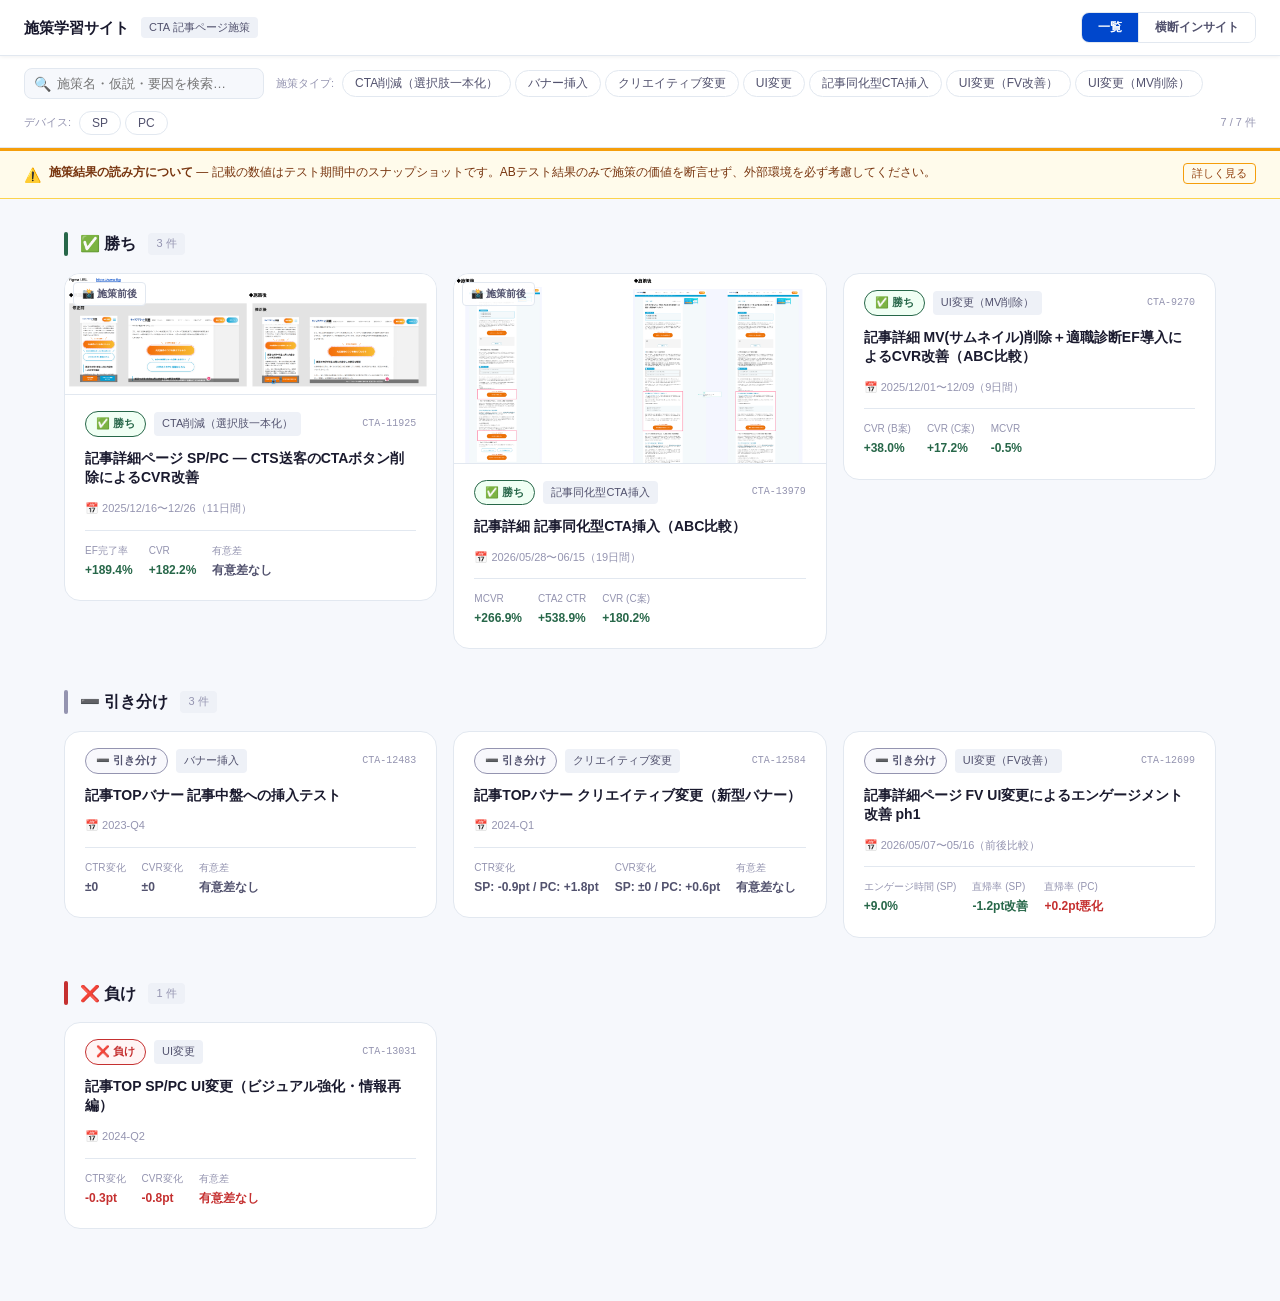
==== commit b6d5c47c: "カードUIをPinterest風にリデザイン - カードを画像ファーストに変更: スクショサムネ→勝敗バッジ＋タイプタグ→施策名→時期→指標変化のみ - 要因サマリ・デザイン観点はカードから除去（詳細" ====
--- a/index.html
+++ b/index.html
@@ -151,16 +151,36 @@
 }
 .card-wrap { break-inside: avoid; margin-bottom: var(--sp-16); }
 
-/* ===== Card ===== */
+/* ===== Card（Pinterest風・画像ファースト） ===== */
 .card {
   background: var(--surface-primary);
   border: 1px solid var(--border-low); border-radius: var(--radius-16);
-  padding: var(--sp-20); cursor: pointer;
+  padding: 0; cursor: pointer; overflow: hidden;
   transition: box-shadow .15s, transform .15s;
 }
 .card:hover {
   box-shadow: 0 4px 20px rgba(0,71,204,.1);
   transform: translateY(-2px);
+}
+.card-thumb {
+  position: relative;
+  background: var(--surface-secondary);
+  border-bottom: 1px solid var(--border-low);
+}
+.card-thumb img {
+  display: block; width: 100%; height: auto;
+}
+.thumb-label {
+  position: absolute; top: 8px; left: 8px;
+  font-size: 10px; font-weight: 700;
+  background: rgba(255,255,255,.92); color: var(--text-medium);
+  padding: 3px 8px; border-radius: var(--radius-4);
+  border: 1px solid var(--border-low);
+}
+.card-body { padding: var(--sp-16) var(--sp-20) var(--sp-20); }
+.card-period {
+  font-size: 11px; color: var(--text-low);
+  margin-bottom: var(--sp-12);
 }
 .card-top {
   display: flex; align-items: center; gap: var(--sp-8);
@@ -692,7 +712,7 @@
     rootCause: "SPではエンゲージメント時間の改善が確認でき、UI整理の方向性は正しい。ただし直帰率（KPI）の改善が-1.2ptにとどまった。FVのUI改善だけでは「記事に入ってすぐ離脱する」行動は変えられず、タイトル・冒頭文と検索意図のマッチング精度が別途必要。",
     metrics: {
       engageSP: "+9.0%（SP エンゲージメント時間）",
-      bounceRateSP: "-1.2pt（SP 直帰率）",
+      bounceRateSP: "-1.2pt改善（SP 直帰率）",
       bounceRatePC: "+0.2pt悪化（PC 直帰率）",
       significance: "有意差なし（前後比較）"
     },
@@ -821,6 +841,15 @@
 };
 </script>
 
+<!-- SCREENSHOTS-START -->
+<script>
+const SCREENSHOTS = {
+  "CTA-11925": "[data-uri]",
+  "CTA-13979": "[data-uri]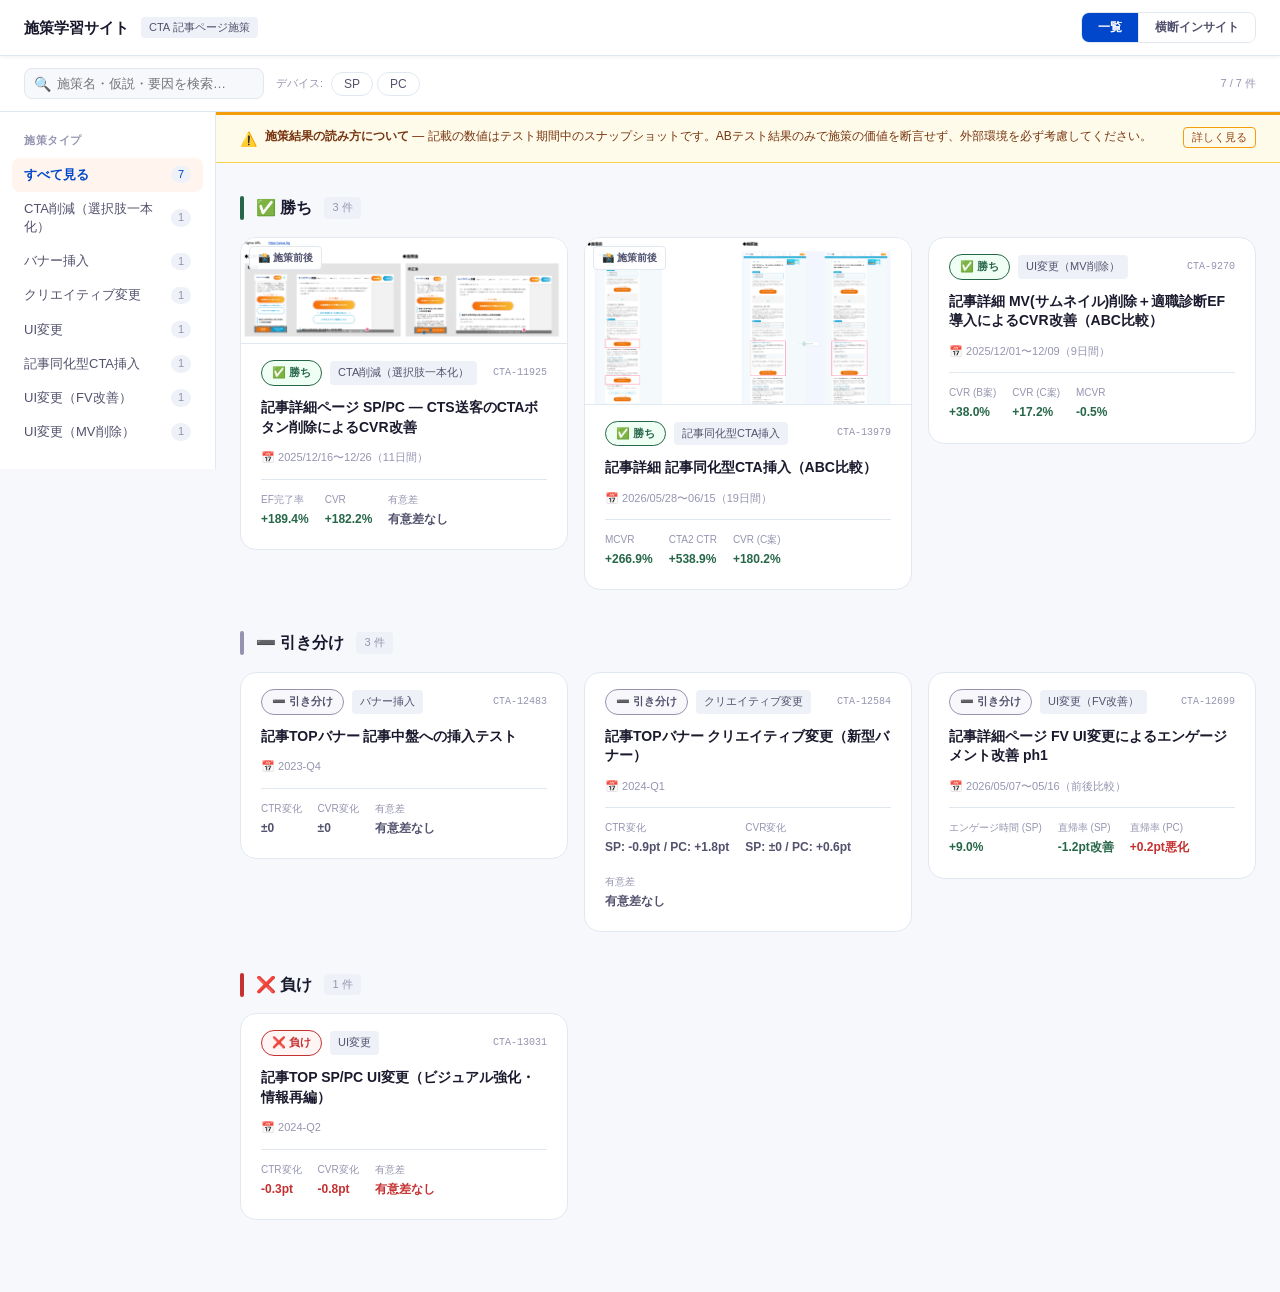
==== commit 830446a5: "施策タイプフィルタを左サイドバーに移動 - チップ形式から左サイドバー（Figma風）の単一選択リストに変更 - 先頭に「すべて見る」を配置、各タイプに件数バッジ - 横断インサイトビューではサイドバ" ====
--- a/index.html
+++ b/index.html
@@ -124,6 +124,41 @@
 }
 
 /* ===== Main ===== */
+/* ===== Layout（サイドバー＋コンテンツ） ===== */
+.layout { display: flex; align-items: flex-start; }
+.content { flex: 1; min-width: 0; }
+.sidebar {
+  width: 216px; flex-shrink: 0;
+  position: sticky; top: 53px;
+  max-height: calc(100vh - 53px); overflow-y: auto;
+  padding: var(--sp-20) var(--sp-12);
+  background: var(--surface-primary);
+  border-right: 1px solid var(--border-low);
+}
+.sidebar-title {
+  font-size: 11px; font-weight: 700; color: var(--text-low);
+  text-transform: uppercase; letter-spacing: .5px;
+  padding: 0 var(--sp-12); margin-bottom: var(--sp-8);
+}
+.sidebar-item {
+  display: flex; align-items: center; justify-content: space-between; gap: var(--sp-8);
+  width: 100%; text-align: left;
+  padding: 8px var(--sp-12); border: none; border-radius: var(--radius-8);
+  background: transparent; cursor: pointer;
+  font-size: 13px; color: var(--text-medium); line-height: 1.4;
+  transition: background .12s;
+}
+.sidebar-item:hover { background: var(--surface-secondary); }
+.sidebar-item.on {
+  background: var(--surface-accent); color: var(--text-primary); font-weight: 700;
+}
+.sidebar-count {
+  font-size: 11px; color: var(--text-low); font-weight: 400;
+  background: var(--surface-tertiary); padding: 1px 7px; border-radius: var(--radius-24);
+  flex-shrink: 0;
+}
+.sidebar-item.on .sidebar-count { color: var(--text-primary); }
+
 .main { max-width: 1200px; margin: 0 auto; padding: var(--sp-32) var(--sp-24); }
 
 /* ===== Result section ===== */
@@ -285,6 +320,12 @@
 .fact-blk .blk-label { color: var(--text-primary); }
 .hypo-blk .blk-label { color: var(--text-accent); }
 .blk-content { font-size: 13px; color: var(--text-medium); line-height: 1.6; }
+.blk-list {
+  margin: 0; padding-left: 1.3em;
+  font-size: 13px; color: var(--text-medium); line-height: 1.6;
+}
+.blk-list li { margin-bottom: 6px; }
+.blk-list li:last-child { margin-bottom: 0; }
 
 /* Metrics row */
 .metrics-row { display: flex; gap: var(--sp-12); flex-wrap: wrap; }
@@ -476,6 +517,16 @@
   .site-header { padding: var(--sp-12) var(--sp-16); }
   .cards-masonry { columns: 1; }
   .disclaimer-banner { padding: var(--sp-12) var(--sp-16); }
+  .layout { display: block; }
+  .sidebar {
+    width: 100%; position: static; max-height: none;
+    display: flex; gap: var(--sp-4); overflow-x: auto;
+    padding: var(--sp-8) var(--sp-16);
+    border-right: none; border-bottom: 1px solid var(--border-low);
+  }
+  .sidebar-title { display: none; }
+  .sidebar nav { display: flex; gap: var(--sp-4); }
+  .sidebar-item { width: auto; white-space: nowrap; }
 }
 </style>
 </head>
@@ -866,15 +917,18 @@
     <input class="search-input" type="text" id="search-input" placeholder="施策名・仮説・要因を検索…" oninput="applyFilters()">
   </div>
   <div class="filter-group">
-    <span class="filter-label">施策タイプ:</span>
-    <div id="type-chips"></div>
-  </div>
-  <div class="filter-group">
     <span class="filter-label">デバイス:</span>
     <div id="device-chips"></div>
   </div>
   <span class="filter-count" id="filter-count"></span>
 </div>
+
+<div class="layout">
+<aside class="sidebar" id="sidebar">
+  <div class="sidebar-title">施策タイプ</div>
+  <nav id="sidebar-types"></nav>
+</aside>
+<div class="content">
 
 <div class="disclaimer-banner" id="disclaimer-banner">
   <div class="disclaimer-summary" onclick="toggleDisclaimer()">
@@ -957,6 +1011,9 @@
   </div>
 </main>
 
+</div><!-- /.content -->
+</div><!-- /.layout -->
+
 <!-- ===== Modal ===== -->
 <div class="modal-overlay" id="modal-overlay" onclick="closeModalOnOverlay(event)">
   <div class="modal" id="modal">
@@ -997,10 +1054,15 @@
   const types = [...new Set(MEASURES.map(m => m.type))];
   const devices = [...new Set(MEASURES.flatMap(m => m.devices))];
 
-  const tc = document.getElementById('type-chips');
-  types.forEach(t => {
-    tc.innerHTML += `<button class="chip" data-type="${t}" onclick="toggleType('${t}')">${t}</button> `;
-  });
+  // 施策タイプは左サイドバー（単一選択・先頭に「すべて見る」）
+  const counts = {};
+  MEASURES.forEach(m => { counts[m.type] = (counts[m.type] || 0) + 1; });
+  const sb = document.getElementById('sidebar-types');
+  sb.innerHTML =
+    `<button class="sidebar-item on" data-stype="__all__" onclick="selectType('__all__')"><span>すべて見る</span><span class="sidebar-count">${MEASURES.length}</span></button>` +
+    types.map(t =>
+      `<button class="sidebar-item" data-stype="${t}" onclick="selectType('${t}')"><span>${t}</span><span class="sidebar-count">${counts[t]}</span></button>`
+    ).join('');
 
   const dc = document.getElementById('device-chips');
   devices.forEach(d => {
@@ -1008,10 +1070,11 @@
   });
 }
 
-function toggleType(t) {
-  if (activeTypes.has(t)) activeTypes.delete(t); else activeTypes.add(t);
-  document.querySelectorAll('[data-type]').forEach(el => {
-    el.classList.toggle('on', activeTypes.has(el.dataset.type));
+function selectType(t) {
+  activeTypes.clear();
+  if (t !== '__all__') activeTypes.add(t);
+  document.querySelectorAll('[data-stype]').forEach(el => {
+    el.classList.toggle('on', el.dataset.stype === t);
   });
   applyFilters();
 }
@@ -1133,13 +1196,17 @@
   document.getElementById('modal-title').textContent = m.title;
   document.getElementById('modal-id').textContent = m.id + ' · ' + m.period + ' · ' + m.adoptionLabel;
 
-  const factualHTML = m.factuals.map(f =>
-    `<div class="fact-blk"><div class="blk-label">📋 事実</div><div class="blk-content">${f}</div></div>`
-  ).join('');
-
-  const hypoInsightHTML = m.hypothesisInsights.map(h =>
-    `<div class="hypo-blk"><div class="blk-label">🤔 AI推論（仮説）</div><div class="blk-content">${h}</div></div>`
-  ).join('');
+  const factualHTML = m.factuals.length ? `
+    <div class="fact-blk">
+      <div class="blk-label">📋 事実</div>
+      <ul class="blk-list">${m.factuals.map(f => `<li>${f}</li>`).join('')}</ul>
+    </div>` : '';
+
+  const hypoInsightHTML = m.hypothesisInsights.length ? `
+    <div class="hypo-blk">
+      <div class="blk-label">🤔 AI推論（仮説）</div>
+      <ul class="blk-list">${m.hypothesisInsights.map(h => `<li>${h}</li>`).join('')}</ul>
+    </div>` : '';
 
   const metricsHTML = Object.entries(m.metrics).map(([k, v]) =>
     `<div class="metric-pill"><div class="metric-lbl">${METRIC_LABELS[k] || k}</div><div class="metric-val">${v}</div></div>`
@@ -1150,9 +1217,6 @@
     ...m.hypothesisInsights.map(h => `<div class="insight-row"><div class="ins-dot neg">💭</div><div class="ins-text">【推論】${h}</div></div>`)
   ].join('');
 
-  const nextHTML = m.nextActions.map(a =>
-    `<div class="action-item"><span class="action-arrow">→</span> ${a}</div>`
-  ).join('');
 
   const screenshotHTML = (typeof SCREENSHOTS !== 'undefined' && SCREENSHOTS[m.id]) ? `
     <div class="modal-sec">
@@ -1195,10 +1259,7 @@
           <span class="di-modal-text">${d.text}</span>
         </div>`).join('')}
     </div>
-    <div class="modal-sec">
-      <div class="modal-sec-title">次に活かすアクション</div>
-      <div class="next-actions">${nextHTML}</div>
-    </div>`;
+    `;
 
   document.getElementById('modal-overlay').classList.add('open');
   document.body.style.overflow = 'hidden';
@@ -1220,6 +1281,7 @@
   document.getElementById('view-list').classList.toggle('hidden', v !== 'list');
   document.getElementById('view-insights').classList.toggle('active', v === 'insights');
   document.getElementById('filter-bar-wrap').style.display = v === 'list' ? '' : 'none';
+  document.getElementById('sidebar').style.display = v === 'list' ? '' : 'none';
   document.getElementById('btn-list').classList.toggle('active', v === 'list');
   document.getElementById('btn-insights').classList.toggle('active', v === 'insights');
 }
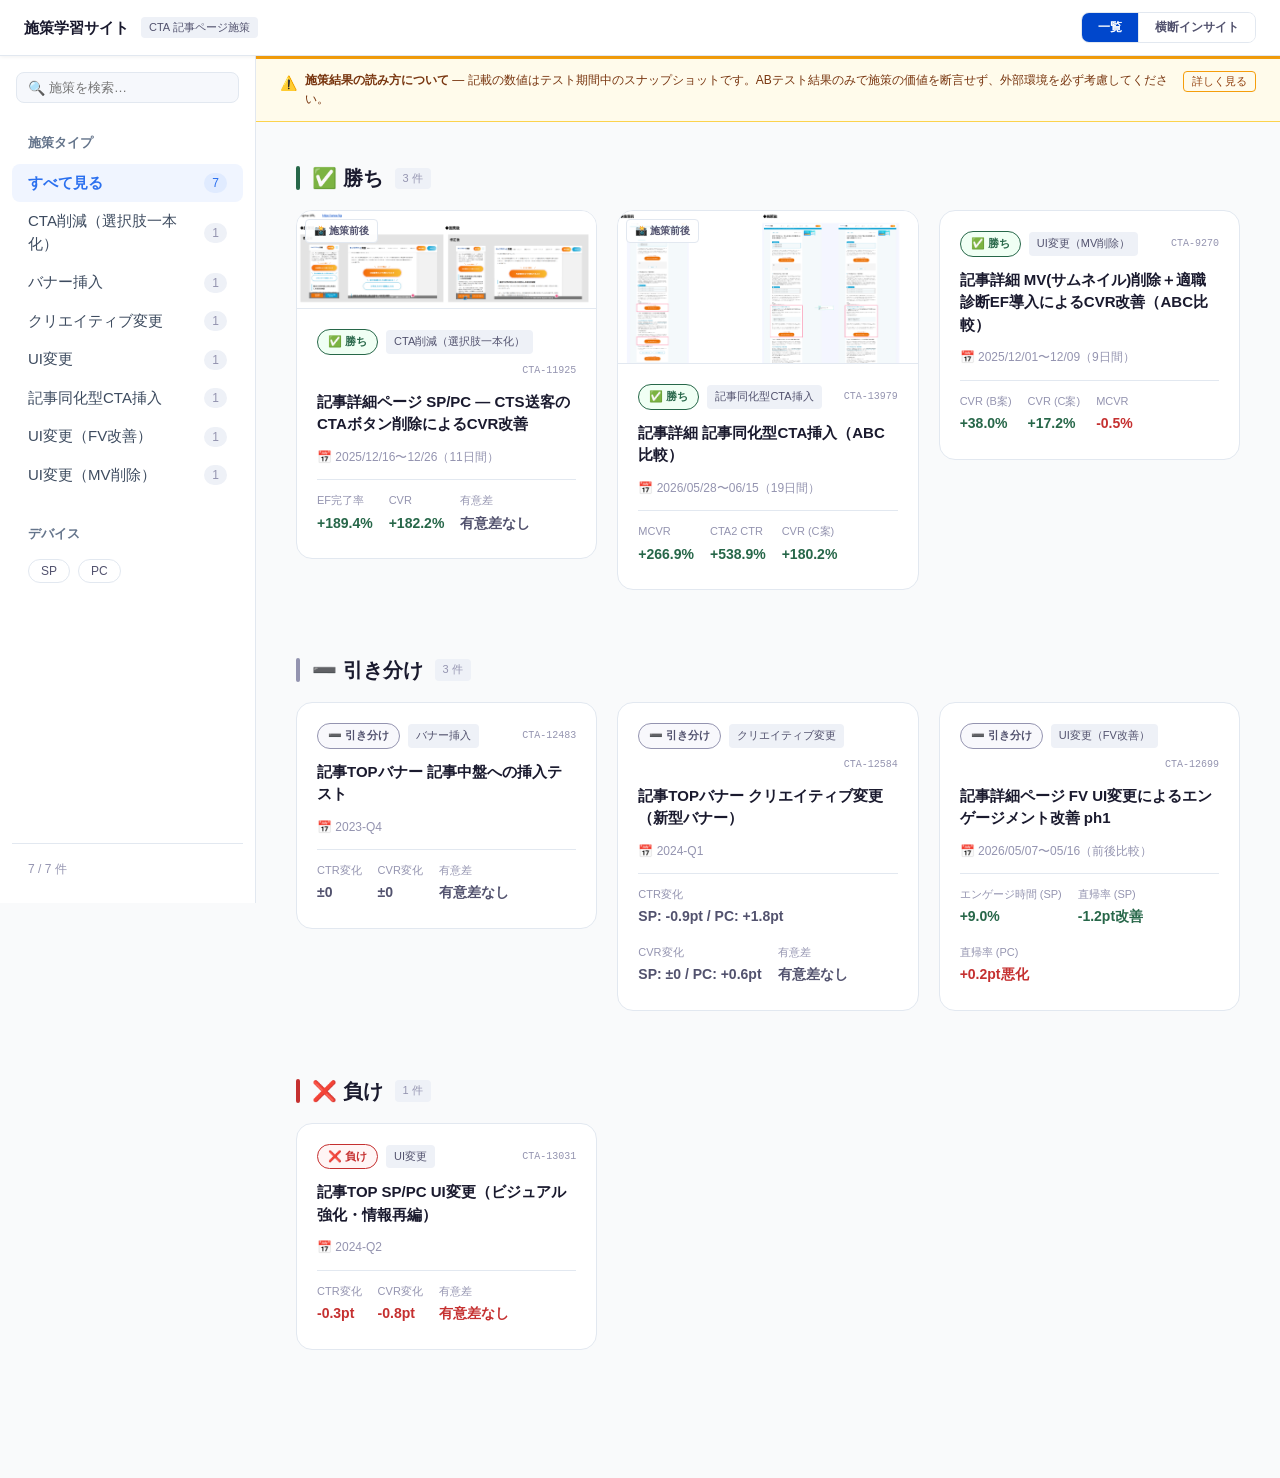
==== commit 42128f2d: "melta UI (https://melta.tsubotax.com/) を参考にレイアウト刷新 - サイドバー: 256px幅・検索ボックスをサイドバー上部に統合・デバイス絞り込みもサイドバーへ" ====
--- a/index.html
+++ b/index.html
@@ -46,11 +46,11 @@
 * { box-sizing: border-box; margin: 0; padding: 0; }
 
 body {
-  font-family: -apple-system, BlinkMacSystemFont, 'Hiragino Sans', 'Yu Gothic UI', sans-serif;
-  background: var(--surface-secondary);
+  font-family: Inter, -apple-system, BlinkMacSystemFont, 'Hiragino Sans', 'Hiragino Kaku Gothic ProN', 'Noto Sans JP', sans-serif;
+  background: #F9FAFB;
   color: var(--text-high);
   line-height: 1.6;
-  font-size: 14px;
+  font-size: 15px;
 }
 
 /* ===== Header ===== */
@@ -124,45 +124,56 @@
 }
 
 /* ===== Main ===== */
-/* ===== Layout（サイドバー＋コンテンツ） ===== */
+/* ===== Layout（サイドバー＋コンテンツ / melta UI準拠） ===== */
 .layout { display: flex; align-items: flex-start; }
 .content { flex: 1; min-width: 0; }
 .sidebar {
-  width: 216px; flex-shrink: 0;
+  width: 256px; flex-shrink: 0;
   position: sticky; top: 53px;
-  max-height: calc(100vh - 53px); overflow-y: auto;
-  padding: var(--sp-20) var(--sp-12);
+  height: calc(100vh - 53px); overflow-y: auto;
+  padding: var(--sp-16) var(--sp-12) var(--sp-24);
   background: var(--surface-primary);
   border-right: 1px solid var(--border-low);
-}
+  display: flex; flex-direction: column; gap: var(--sp-24);
+}
+.sidebar-search { position: relative; padding: 0 var(--sp-4); }
+.sidebar-search .search-icon { left: 16px; }
+.sidebar-search .search-input { width: 100%; }
+.sidebar-group { display: flex; flex-direction: column; gap: 2px; }
 .sidebar-title {
-  font-size: 11px; font-weight: 700; color: var(--text-low);
-  text-transform: uppercase; letter-spacing: .5px;
-  padding: 0 var(--sp-12); margin-bottom: var(--sp-8);
+  font-size: 13px; font-weight: 600; color: #64748B;
+  padding: 6px var(--sp-16); margin-bottom: 2px;
 }
 .sidebar-item {
   display: flex; align-items: center; justify-content: space-between; gap: var(--sp-8);
   width: 100%; text-align: left;
-  padding: 8px var(--sp-12); border: none; border-radius: var(--radius-8);
+  padding: 8px var(--sp-16); border: none; border-radius: var(--radius-8);
   background: transparent; cursor: pointer;
-  font-size: 13px; color: var(--text-medium); line-height: 1.4;
+  font-size: 15px; font-weight: 500; color: #3D4B5F; line-height: 1.5;
   transition: background .12s;
 }
 .sidebar-item:hover { background: var(--surface-secondary); }
 .sidebar-item.on {
-  background: var(--surface-accent); color: var(--text-primary); font-weight: 700;
+  background: #F0F5FF; color: #2B70EF; font-weight: 600;
 }
 .sidebar-count {
-  font-size: 11px; color: var(--text-low); font-weight: 400;
-  background: var(--surface-tertiary); padding: 1px 7px; border-radius: var(--radius-24);
+  font-size: 12px; color: var(--text-low); font-weight: 400;
+  background: var(--surface-tertiary); padding: 1px 8px; border-radius: var(--radius-24);
   flex-shrink: 0;
 }
-.sidebar-item.on .sidebar-count { color: var(--text-primary); }
-
-.main { max-width: 1200px; margin: 0 auto; padding: var(--sp-32) var(--sp-24); }
+.sidebar-item.on .sidebar-count { color: #2B70EF; background: #E0EBFF; }
+.sidebar-devices { display: flex; gap: var(--sp-8); padding: 4px var(--sp-16); }
+.sidebar-footer {
+  margin-top: auto;
+  padding: var(--sp-16) var(--sp-16) 0;
+  border-top: 1px solid var(--border-low);
+  font-size: 12px; color: var(--text-low);
+}
+
+.main { max-width: 1200px; margin: 0 auto; padding: var(--sp-40) var(--sp-40) var(--sp-64); }
 
 /* ===== Result section ===== */
-.result-section { margin-bottom: var(--sp-40); }
+.result-section { margin-bottom: var(--sp-64); }
 .result-section.hidden { display: none; }
 .section-head {
   display: flex; align-items: center; gap: var(--sp-12);
@@ -174,7 +185,7 @@
 .section-marker.win  { background: var(--win-border); }
 .section-marker.draw { background: var(--draw-border); }
 .section-marker.loss { background: var(--loss-border); }
-.section-title { font-size: 16px; font-weight: 700; }
+.section-title { font-size: 20px; font-weight: 700; }
 .section-count {
   font-size: 11px; color: var(--text-low);
   background: var(--surface-tertiary); padding: 2px 8px; border-radius: var(--radius-4);
@@ -182,9 +193,9 @@
 
 /* ===== Masonry ===== */
 .cards-masonry {
-  columns: 3 280px; column-gap: var(--sp-16);
-}
-.card-wrap { break-inside: avoid; margin-bottom: var(--sp-16); }
+  columns: 3 280px; column-gap: var(--sp-20);
+}
+.card-wrap { break-inside: avoid; margin-bottom: var(--sp-20); }
 
 /* ===== Card（Pinterest風・画像ファースト） ===== */
 .card {
@@ -212,9 +223,9 @@
   padding: 3px 8px; border-radius: var(--radius-4);
   border: 1px solid var(--border-low);
 }
-.card-body { padding: var(--sp-16) var(--sp-20) var(--sp-20); }
+.card-body { padding: var(--sp-20) var(--sp-20) var(--sp-24); }
 .card-period {
-  font-size: 11px; color: var(--text-low);
+  font-size: 12px; color: var(--text-low);
   margin-bottom: var(--sp-12);
 }
 .card-top {
@@ -234,7 +245,7 @@
   background: var(--surface-tertiary); padding: 3px 8px; border-radius: var(--radius-4);
 }
 .card-id { margin-left: auto; font-size: 10px; color: var(--text-low); font-family: monospace; }
-.card-title { font-size: 14px; font-weight: 700; color: var(--text-high); margin-bottom: var(--sp-12); line-height: 1.4; }
+.card-title { font-size: 15px; font-weight: 700; color: var(--text-high); margin-bottom: var(--sp-12); line-height: 1.5; }
 .factor-block {
   border-left: 3px solid var(--brand-primary);
   padding-left: var(--sp-12); margin-bottom: var(--sp-16);
@@ -246,8 +257,8 @@
   padding-top: var(--sp-12); border-top: 1px solid var(--border-low);
 }
 .meta-item { display: flex; flex-direction: column; gap: 2px; }
-.meta-lbl { font-size: 10px; color: var(--text-low); }
-.meta-val { font-size: 12px; font-weight: 600; color: var(--text-medium); }
+.meta-lbl { font-size: 11px; color: var(--text-low); }
+.meta-val { font-size: 14px; font-weight: 700; color: var(--text-medium); }
 .meta-val.up   { color: var(--win-text); }
 .meta-val.down { color: var(--loss-text); }
 
@@ -519,14 +530,15 @@
   .disclaimer-banner { padding: var(--sp-12) var(--sp-16); }
   .layout { display: block; }
   .sidebar {
-    width: 100%; position: static; max-height: none;
-    display: flex; gap: var(--sp-4); overflow-x: auto;
-    padding: var(--sp-8) var(--sp-16);
+    width: 100%; position: static; height: auto; max-height: none;
+    gap: var(--sp-12);
+    padding: var(--sp-12) var(--sp-16);
     border-right: none; border-bottom: 1px solid var(--border-low);
   }
   .sidebar-title { display: none; }
-  .sidebar nav { display: flex; gap: var(--sp-4); }
+  .sidebar-group nav, #sidebar-types { display: flex; gap: var(--sp-4); overflow-x: auto; }
   .sidebar-item { width: auto; white-space: nowrap; }
+  .sidebar-footer { display: none; }
 }
 </style>
 </head>
@@ -911,22 +923,21 @@
   </div>
 </header>
 
-<div class="filter-bar" id="filter-bar-wrap">
-  <div class="search-wrap">
-    <span class="search-icon">🔍</span>
-    <input class="search-input" type="text" id="search-input" placeholder="施策名・仮説・要因を検索…" oninput="applyFilters()">
-  </div>
-  <div class="filter-group">
-    <span class="filter-label">デバイス:</span>
-    <div id="device-chips"></div>
-  </div>
-  <span class="filter-count" id="filter-count"></span>
-</div>
-
 <div class="layout">
 <aside class="sidebar" id="sidebar">
-  <div class="sidebar-title">施策タイプ</div>
-  <nav id="sidebar-types"></nav>
+  <div class="sidebar-search">
+    <span class="search-icon">🔍</span>
+    <input class="search-input" type="text" id="search-input" placeholder="施策を検索…" oninput="applyFilters()">
+  </div>
+  <div class="sidebar-group">
+    <div class="sidebar-title">施策タイプ</div>
+    <nav id="sidebar-types"></nav>
+  </div>
+  <div class="sidebar-group">
+    <div class="sidebar-title">デバイス</div>
+    <div class="sidebar-devices" id="device-chips"></div>
+  </div>
+  <div class="sidebar-footer" id="filter-count"></div>
 </aside>
 <div class="content">
 
@@ -1143,8 +1154,8 @@
 
 // 改善/悪化の色判定（「下がる=良い」指標にも対応: 元の値の注記を優先）
 function metricClass(fullValue, shortValue) {
-  if (/悪化/.test(fullValue)) return 'down';
-  if (/改善/.test(fullValue)) return 'up';
+  if (/悪化(?![せしな])/.test(fullValue)) return 'down';
+  if (/改善(?![せしな])/.test(fullValue)) return 'up';
   if (shortValue.startsWith('+')) return 'up';
   if (shortValue.startsWith('-')) return 'down';
   return '';
@@ -1280,7 +1291,6 @@
 function switchView(v) {
   document.getElementById('view-list').classList.toggle('hidden', v !== 'list');
   document.getElementById('view-insights').classList.toggle('active', v === 'insights');
-  document.getElementById('filter-bar-wrap').style.display = v === 'list' ? '' : 'none';
   document.getElementById('sidebar').style.display = v === 'list' ? '' : 'none';
   document.getElementById('btn-list').classList.toggle('active', v === 'list');
   document.getElementById('btn-insights').classList.toggle('active', v === 'insights');
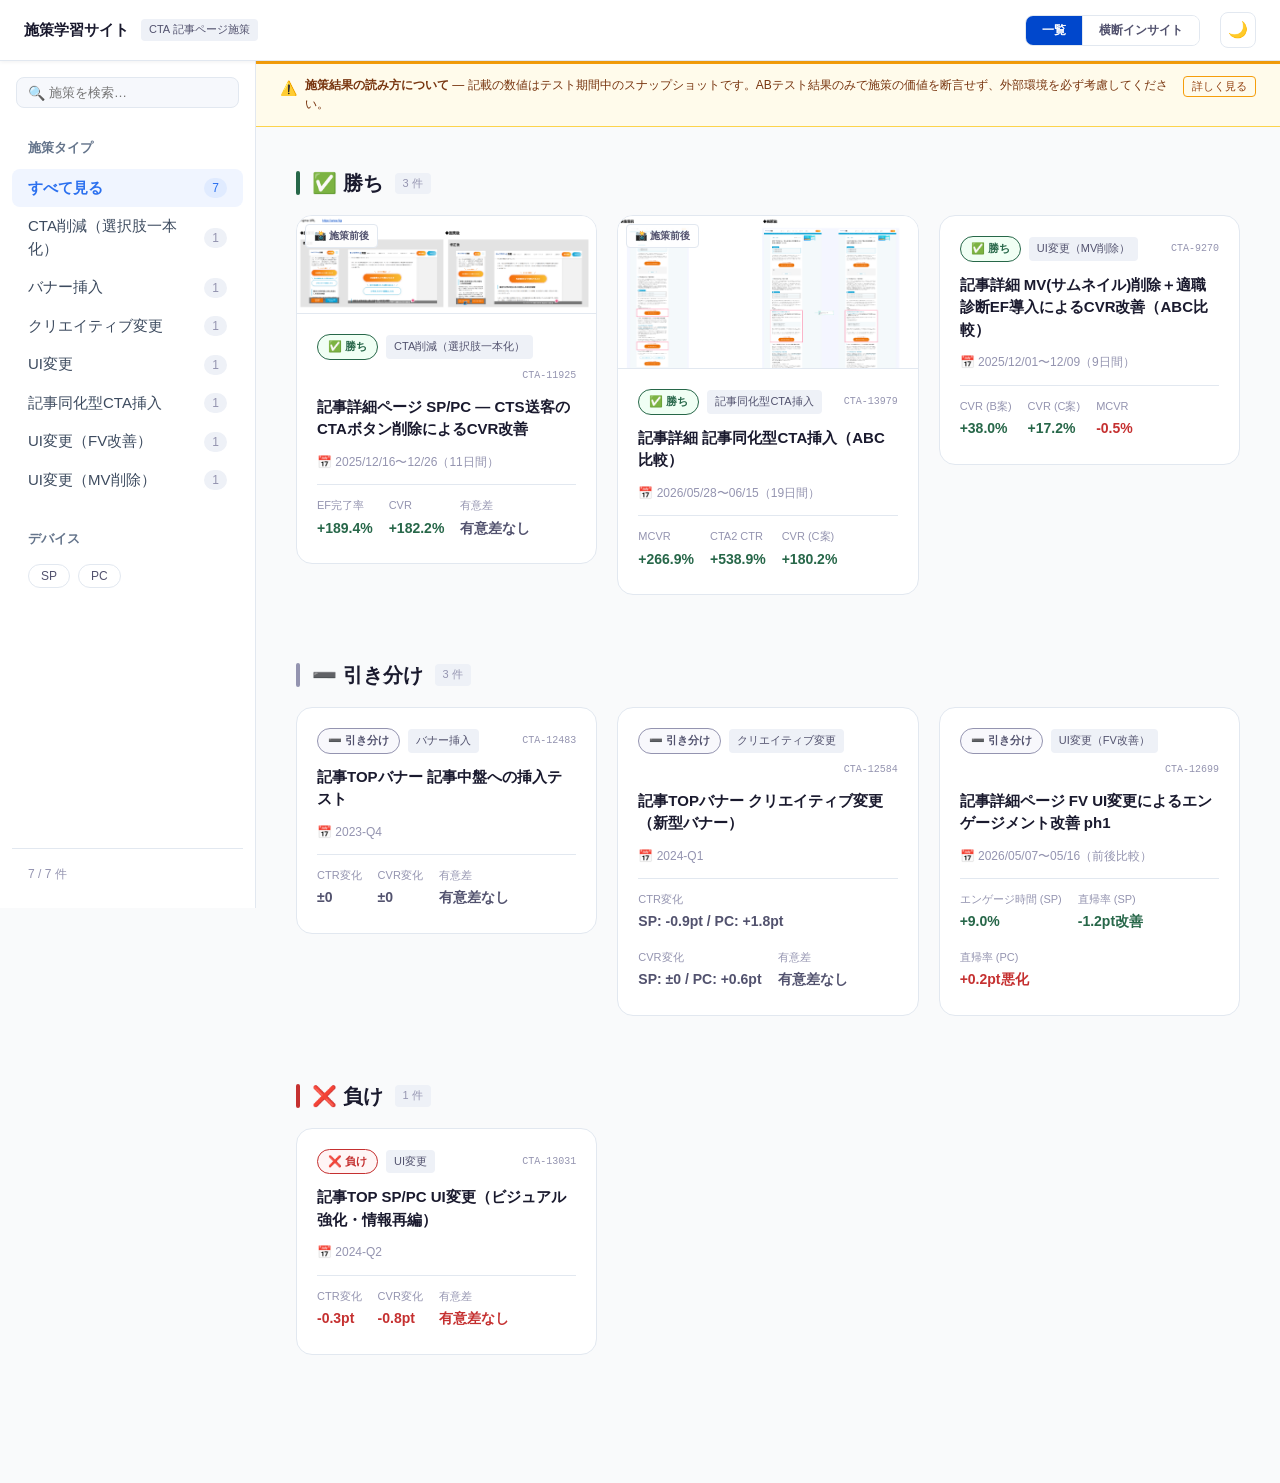
==== commit e7adebff: "m" ====
--- a/index.html
+++ b/index.html
@@ -4,914 +4,13 @@
 <meta charset="UTF-8">
 <meta name="viewport" content="width=device-width, initial-scale=1.0">
 <title>施策学習サイト — CTA</title>
-<style>
-/* ===== CT Design System Tokens ===== */
-:root {
-  --surface-primary:     #FFFFFF;
-  --surface-secondary:   #F6F8FC;
-  --surface-tertiary:    #EEF1F7;
-  --surface-primary-high:#E8EEFB;
-  --surface-accent:      #FFF4EE;
-  --surface-success:     #F0FFF4;
-  --surface-attention:   #FFF4F4;
-
-  --text-high:    #1A1A2E;
-  --text-medium:  #52526E;
-  --text-low:     #9494B0;
-  --text-white:   #FFFFFF;
-  --text-primary: #0047CC;
-  --text-accent:  #D45A00;
-  --text-caution: #C53030;
-  --text-success: #276749;
-
-  --border-low:  #E2E8F0;
-  --border-high: #B8C3D8;
-
-  --brand-primary: #0047CC;
-
-  --radius-4:  4px;
-  --radius-8:  8px;
-  --radius-16: 16px;
-  --radius-24: 24px;
-
-  --sp-4:  4px;  --sp-8:  8px;  --sp-12: 12px; --sp-16: 16px;
-  --sp-20: 20px; --sp-24: 24px; --sp-32: 32px; --sp-40: 40px;
-  --sp-48: 48px; --sp-64: 64px;
-
-  --win-bg:     #F0FFF4; --win-border:  #276749; --win-text:  #276749;
-  --draw-bg:    #F8F8FC; --draw-border: #9494B0; --draw-text: #52526E;
-  --loss-bg:    #FFF5F5; --loss-border: #C53030; --loss-text: #C53030;
-}
-
-* { box-sizing: border-box; margin: 0; padding: 0; }
-
-body {
-  font-family: Inter, -apple-system, BlinkMacSystemFont, 'Hiragino Sans', 'Hiragino Kaku Gothic ProN', 'Noto Sans JP', sans-serif;
-  background: #F9FAFB;
-  color: var(--text-high);
-  line-height: 1.6;
-  font-size: 15px;
-}
-
-/* ===== Header ===== */
-.site-header {
-  background: var(--surface-primary);
-  border-bottom: 1px solid var(--border-low);
-  padding: var(--sp-12) var(--sp-24);
-  display: flex;
-  align-items: center;
-  gap: var(--sp-12);
-  position: sticky;
-  top: 0;
-  z-index: 100;
-  box-shadow: 0 1px 4px rgba(0,0,0,.06);
-}
-.site-title { font-size: 15px; font-weight: 700; }
-.site-badge {
-  font-size: 11px; color: var(--text-medium);
-  background: var(--surface-tertiary); padding: 2px 8px;
-  border-radius: var(--radius-4);
-}
-.view-toggle {
-  margin-left: auto; display: flex;
-  border: 1px solid var(--border-low);
-  border-radius: var(--radius-8); overflow: hidden;
-}
-.view-btn {
-  padding: 6px 16px; font-size: 12px; font-weight: 600;
-  color: var(--text-medium); background: var(--surface-primary);
-  border: none; cursor: pointer; transition: all .15s;
-}
-.view-btn + .view-btn { border-left: 1px solid var(--border-low); }
-.view-btn:hover { background: var(--surface-secondary); }
-.view-btn.active { background: var(--brand-primary); color: var(--text-white); }
-
-/* ===== Filter bar ===== */
-.filter-bar {
-  background: var(--surface-primary);
-  border-bottom: 1px solid var(--border-low);
-  padding: var(--sp-12) var(--sp-24);
-  display: flex; flex-wrap: wrap; gap: var(--sp-12); align-items: center;
-}
-.search-wrap { position: relative; }
-.search-icon {
-  position: absolute; left: 10px; top: 50%; transform: translateY(-50%);
-  color: var(--text-low); pointer-events: none; font-size: 14px;
-}
-.search-input {
-  padding: 7px 12px 7px 32px;
-  border: 1px solid var(--border-low); border-radius: var(--radius-8);
-  font-size: 13px; color: var(--text-high);
-  background: var(--surface-secondary);
-  outline: none; width: 240px; transition: border-color .15s;
-}
-.search-input:focus { border-color: var(--brand-primary); background: var(--surface-primary); }
-.filter-group { display: flex; align-items: center; gap: var(--sp-8); flex-wrap: wrap; }
-.filter-label { font-size: 11px; color: var(--text-low); white-space: nowrap; }
-.chip {
-  padding: 4px 12px; border: 1px solid var(--border-low);
-  border-radius: var(--radius-24); font-size: 12px; color: var(--text-medium);
-  background: var(--surface-primary); cursor: pointer;
-  transition: all .15s; user-select: none;
-}
-.chip:hover { border-color: var(--brand-primary); color: var(--brand-primary); }
-.chip.on {
-  background: var(--surface-primary-high);
-  border-color: var(--brand-primary); color: var(--brand-primary); font-weight: 600;
-}
-.filter-count {
-  font-size: 11px; color: var(--text-low); margin-left: auto;
-}
-
-/* ===== Main ===== */
-/* ===== Layout（サイドバー＋コンテンツ / melta UI準拠） ===== */
-.layout { display: flex; align-items: flex-start; }
-.content { flex: 1; min-width: 0; }
-.sidebar {
-  width: 256px; flex-shrink: 0;
-  position: sticky; top: 53px;
-  height: calc(100vh - 53px); overflow-y: auto;
-  padding: var(--sp-16) var(--sp-12) var(--sp-24);
-  background: var(--surface-primary);
-  border-right: 1px solid var(--border-low);
-  display: flex; flex-direction: column; gap: var(--sp-24);
-}
-.sidebar-search { position: relative; padding: 0 var(--sp-4); }
-.sidebar-search .search-icon { left: 16px; }
-.sidebar-search .search-input { width: 100%; }
-.sidebar-group { display: flex; flex-direction: column; gap: 2px; }
-.sidebar-title {
-  font-size: 13px; font-weight: 600; color: #64748B;
-  padding: 6px var(--sp-16); margin-bottom: 2px;
-}
-.sidebar-item {
-  display: flex; align-items: center; justify-content: space-between; gap: var(--sp-8);
-  width: 100%; text-align: left;
-  padding: 8px var(--sp-16); border: none; border-radius: var(--radius-8);
-  background: transparent; cursor: pointer;
-  font-size: 15px; font-weight: 500; color: #3D4B5F; line-height: 1.5;
-  transition: background .12s;
-}
-.sidebar-item:hover { background: var(--surface-secondary); }
-.sidebar-item.on {
-  background: #F0F5FF; color: #2B70EF; font-weight: 600;
-}
-.sidebar-count {
-  font-size: 12px; color: var(--text-low); font-weight: 400;
-  background: var(--surface-tertiary); padding: 1px 8px; border-radius: var(--radius-24);
-  flex-shrink: 0;
-}
-.sidebar-item.on .sidebar-count { color: #2B70EF; background: #E0EBFF; }
-.sidebar-devices { display: flex; gap: var(--sp-8); padding: 4px var(--sp-16); }
-.sidebar-footer {
-  margin-top: auto;
-  padding: var(--sp-16) var(--sp-16) 0;
-  border-top: 1px solid var(--border-low);
-  font-size: 12px; color: var(--text-low);
-}
-
-.main { max-width: 1200px; margin: 0 auto; padding: var(--sp-40) var(--sp-40) var(--sp-64); }
-
-/* ===== Result section ===== */
-.result-section { margin-bottom: var(--sp-64); }
-.result-section.hidden { display: none; }
-.section-head {
-  display: flex; align-items: center; gap: var(--sp-12);
-  margin-bottom: var(--sp-16);
-}
-.section-marker {
-  width: 4px; height: 24px; border-radius: 2px;
-}
-.section-marker.win  { background: var(--win-border); }
-.section-marker.draw { background: var(--draw-border); }
-.section-marker.loss { background: var(--loss-border); }
-.section-title { font-size: 20px; font-weight: 700; }
-.section-count {
-  font-size: 11px; color: var(--text-low);
-  background: var(--surface-tertiary); padding: 2px 8px; border-radius: var(--radius-4);
-}
-
-/* ===== Masonry ===== */
-.cards-masonry {
-  columns: 3 280px; column-gap: var(--sp-20);
-}
-.card-wrap { break-inside: avoid; margin-bottom: var(--sp-20); }
-
-/* ===== Card（Pinterest風・画像ファースト） ===== */
-.card {
-  background: var(--surface-primary);
-  border: 1px solid var(--border-low); border-radius: var(--radius-16);
-  padding: 0; cursor: pointer; overflow: hidden;
-  transition: box-shadow .15s, transform .15s;
-}
-.card:hover {
-  box-shadow: 0 4px 20px rgba(0,71,204,.1);
-  transform: translateY(-2px);
-}
-.card-thumb {
-  position: relative;
-  background: var(--surface-secondary);
-  border-bottom: 1px solid var(--border-low);
-}
-.card-thumb img {
-  display: block; width: 100%; height: auto;
-}
-.thumb-label {
-  position: absolute; top: 8px; left: 8px;
-  font-size: 10px; font-weight: 700;
-  background: rgba(255,255,255,.92); color: var(--text-medium);
-  padding: 3px 8px; border-radius: var(--radius-4);
-  border: 1px solid var(--border-low);
-}
-.card-body { padding: var(--sp-20) var(--sp-20) var(--sp-24); }
-.card-period {
-  font-size: 12px; color: var(--text-low);
-  margin-bottom: var(--sp-12);
-}
-.card-top {
-  display: flex; align-items: center; gap: var(--sp-8);
-  flex-wrap: wrap; margin-bottom: var(--sp-12);
-}
-.result-badge {
-  display: inline-flex; align-items: center; gap: 4px;
-  padding: 3px 10px; border-radius: var(--radius-24);
-  font-size: 11px; font-weight: 700;
-}
-.result-badge.win  { background: var(--win-bg);  color: var(--win-text);  border: 1px solid var(--win-border);  }
-.result-badge.draw { background: var(--draw-bg); color: var(--draw-text); border: 1px solid var(--draw-border); }
-.result-badge.loss { background: var(--loss-bg); color: var(--loss-text); border: 1px solid var(--loss-border); }
-.type-tag {
-  font-size: 11px; color: var(--text-medium);
-  background: var(--surface-tertiary); padding: 3px 8px; border-radius: var(--radius-4);
-}
-.card-id { margin-left: auto; font-size: 10px; color: var(--text-low); font-family: monospace; }
-.card-title { font-size: 15px; font-weight: 700; color: var(--text-high); margin-bottom: var(--sp-12); line-height: 1.5; }
-.factor-block {
-  border-left: 3px solid var(--brand-primary);
-  padding-left: var(--sp-12); margin-bottom: var(--sp-16);
-}
-.factor-label { font-size: 10px; font-weight: 700; color: var(--text-primary); text-transform: uppercase; letter-spacing: .5px; margin-bottom: 4px; }
-.factor-text { font-size: 12px; color: var(--text-medium); line-height: 1.5; }
-.card-meta {
-  display: flex; gap: var(--sp-16); flex-wrap: wrap;
-  padding-top: var(--sp-12); border-top: 1px solid var(--border-low);
-}
-.meta-item { display: flex; flex-direction: column; gap: 2px; }
-.meta-lbl { font-size: 11px; color: var(--text-low); }
-.meta-val { font-size: 14px; font-weight: 700; color: var(--text-medium); }
-.meta-val.up   { color: var(--win-text); }
-.meta-val.down { color: var(--loss-text); }
-
-/* ===== Empty state ===== */
-.empty-card {
-  background: var(--surface-primary); border: 1px dashed var(--border-low);
-  border-radius: var(--radius-16); padding: var(--sp-40);
-  text-align: center; color: var(--text-low); font-size: 13px;
-}
-
-/* ===== Modal ===== */
-.modal-overlay {
-  position: fixed; inset: 0; background: rgba(0,0,0,.45);
-  z-index: 200; display: flex; align-items: center; justify-content: center;
-  padding: var(--sp-24); opacity: 0; pointer-events: none; transition: opacity .2s;
-}
-.modal-overlay.open { opacity: 1; pointer-events: all; }
-.modal {
-  background: var(--surface-primary); border-radius: var(--radius-24);
-  max-width: 700px; width: 100%; max-height: 90vh; overflow-y: auto;
-  transform: translateY(24px); transition: transform .2s;
-}
-.modal-overlay.open .modal { transform: translateY(0); }
-.modal-header {
-  padding: var(--sp-24); border-bottom: 1px solid var(--border-low);
-  display: flex; align-items: flex-start; gap: var(--sp-16);
-  position: sticky; top: 0; background: var(--surface-primary);
-  border-radius: var(--radius-24) var(--radius-24) 0 0; z-index: 1;
-}
-.modal-hinfo { flex: 1; }
-.modal-badges { display: flex; gap: var(--sp-8); margin-bottom: var(--sp-8); flex-wrap: wrap; align-items: center; }
-.modal-title { font-size: 18px; font-weight: 700; }
-.modal-id { font-size: 12px; color: var(--text-low); font-family: monospace; margin-top: 4px; }
-.modal-close {
-  width: 32px; height: 32px; border-radius: 50%;
-  border: 1px solid var(--border-low); background: var(--surface-primary);
-  cursor: pointer; display: flex; align-items: center; justify-content: center;
-  font-size: 20px; color: var(--text-medium); flex-shrink: 0;
-  transition: background .15s; line-height: 1;
-}
-.modal-close:hover { background: var(--surface-secondary); }
-.modal-body { padding: var(--sp-24); }
-.modal-sec { margin-bottom: var(--sp-28); }
-.modal-sec-title {
-  font-size: 12px; font-weight: 700; color: var(--text-primary);
-  text-transform: uppercase; letter-spacing: .5px;
-  margin-bottom: var(--sp-12);
-  display: flex; align-items: center; gap: var(--sp-8);
-}
-.modal-sec-title::before {
-  content: ''; display: block; width: 3px; height: 12px;
-  background: var(--brand-primary); border-radius: 2px;
-}
-
-/* Fact / Hypothesis blocks */
-.fact-blk {
-  background: var(--surface-secondary); border: 1px solid var(--border-low);
-  border-radius: var(--radius-8); padding: var(--sp-12) var(--sp-16);
-  margin-bottom: var(--sp-8);
-}
-.hypo-blk {
-  background: var(--surface-accent); border: 1px dashed var(--text-accent);
-  border-radius: var(--radius-8); padding: var(--sp-12) var(--sp-16);
-  margin-bottom: var(--sp-8); position: relative;
-}
-.blk-label {
-  font-size: 10px; font-weight: 700; text-transform: uppercase;
-  letter-spacing: .5px; margin-bottom: 6px;
-}
-.fact-blk .blk-label { color: var(--text-primary); }
-.hypo-blk .blk-label { color: var(--text-accent); }
-.blk-content { font-size: 13px; color: var(--text-medium); line-height: 1.6; }
-.blk-list {
-  margin: 0; padding-left: 1.3em;
-  font-size: 13px; color: var(--text-medium); line-height: 1.6;
-}
-.blk-list li { margin-bottom: 6px; }
-.blk-list li:last-child { margin-bottom: 0; }
-
-/* Metrics row */
-.metrics-row { display: flex; gap: var(--sp-12); flex-wrap: wrap; }
-.metric-pill {
-  background: var(--surface-secondary); border: 1px solid var(--border-low);
-  border-radius: var(--radius-8); padding: var(--sp-12) var(--sp-16); flex: 1; min-width: 100px;
-}
-.metric-lbl { font-size: 10px; color: var(--text-low); margin-bottom: 4px; }
-.metric-val { font-size: 18px; font-weight: 700; color: var(--text-high); }
-.metric-sub { font-size: 11px; color: var(--text-medium); margin-top: 2px; }
-
-/* Insight list */
-.insight-items { display: flex; flex-direction: column; gap: var(--sp-8); }
-.insight-row { display: flex; gap: var(--sp-12); align-items: flex-start; }
-.ins-dot {
-  width: 20px; height: 20px; border-radius: 50%; flex-shrink: 0;
-  display: flex; align-items: center; justify-content: center;
-  font-size: 10px; font-weight: 700; margin-top: 2px;
-}
-.ins-dot.pos { background: var(--win-bg); color: var(--win-text); }
-.ins-dot.neg { background: var(--loss-bg); color: var(--loss-text); }
-.ins-dot.neu { background: var(--surface-tertiary); color: var(--text-medium); }
-.ins-text { font-size: 13px; color: var(--text-medium); line-height: 1.5; }
-
-/* Tags row */
-.next-actions { display: flex; flex-direction: column; gap: var(--sp-8); }
-.action-item {
-  display: flex; gap: var(--sp-8); align-items: flex-start;
-  padding: var(--sp-8) var(--sp-12); background: var(--surface-primary-high);
-  border-radius: var(--radius-8); font-size: 13px; color: var(--text-medium);
-}
-.action-arrow { color: var(--brand-primary); font-weight: 700; flex-shrink: 0; }
-
-/* ===== Insights view ===== */
-#view-insights { display: none; }
-#view-insights.active { display: block; }
-#view-list.hidden { display: none; }
-
-.ins-grid {
-  display: grid;
-  grid-template-columns: repeat(auto-fill, minmax(320px, 1fr));
-  gap: var(--sp-24);
-  margin-bottom: var(--sp-32);
-}
-.ins-panel {
-  background: var(--surface-primary); border: 1px solid var(--border-low);
-  border-radius: var(--radius-16); padding: var(--sp-24);
-}
-.ins-panel-title {
-  font-size: 14px; font-weight: 700; margin-bottom: var(--sp-16);
-  display: flex; align-items: center; gap: var(--sp-8);
-}
-.ins-panel-icon { font-size: 18px; }
-.pattern-row {
-  padding: var(--sp-12) 0; border-bottom: 1px solid var(--border-low);
-  display: flex; gap: var(--sp-12); align-items: flex-start;
-}
-.pattern-row:last-child { border-bottom: none; padding-bottom: 0; }
-.pattern-ico { font-size: 16px; flex-shrink: 0; margin-top: 2px; }
-.pattern-body {}
-.pattern-txt { font-size: 13px; color: var(--text-medium); line-height: 1.5; }
-.pattern-src { font-size: 11px; color: var(--text-low); margin-top: 3px; }
-
-.score-bar-wrap { margin: var(--sp-16) 0; }
-.score-bar {
-  display: flex; border-radius: var(--radius-8); overflow: hidden;
-  height: 28px; background: var(--surface-tertiary);
-}
-.score-seg {
-  display: flex; align-items: center; justify-content: center;
-  font-size: 11px; font-weight: 700; color: white; transition: width .4s;
-}
-.score-seg.win  { background: var(--win-border); }
-.score-seg.draw { background: var(--draw-border); }
-.score-seg.loss { background: var(--loss-border); }
-.score-legend {
-  display: flex; gap: var(--sp-16); margin-top: var(--sp-8);
-}
-.score-legend-item { display: flex; align-items: center; gap: 6px; font-size: 12px; color: var(--text-medium); }
-.legend-dot { width: 10px; height: 10px; border-radius: 50%; }
-
-/* ===== Design Insights ===== */
-:root {
-  --design-bg:     #F5F0FF;
-  --design-border: #9B72E8;
-  --design-text:   #6B3AC9;
-  --di-good-bg:    #F0FFF4; --di-good-text: #276749; --di-good-border: #9AE6B4;
-  --di-caution-bg: #FFFBEB; --di-caution-text: #B45309; --di-caution-border: #FCD34D;
-  --di-bad-bg:     #FFF5F5; --di-bad-text: #C53030; --di-bad-border: #FCA5A5;
-}
-.di-section {
-  background: var(--design-bg); border: 1px solid var(--design-border);
-  border-radius: var(--radius-8); padding: var(--sp-12);
-  margin-bottom: var(--sp-12);
-}
-.di-header {
-  font-size: 10px; font-weight: 700; color: var(--design-text);
-  text-transform: uppercase; letter-spacing: .5px;
-  margin-bottom: var(--sp-8); display: flex; align-items: center; gap: 4px;
-}
-.di-row {
-  display: flex; gap: var(--sp-8); align-items: flex-start;
-  padding: 6px var(--sp-8);
-  border-radius: var(--radius-4); margin-bottom: 4px;
-}
-.di-row:last-child { margin-bottom: 0; }
-.di-row.good    { background: var(--di-good-bg); border: 1px solid var(--di-good-border); }
-.di-row.caution { background: var(--di-caution-bg); border: 1px solid var(--di-caution-border); }
-.di-row.bad     { background: var(--di-bad-bg); border: 1px solid var(--di-bad-border); }
-.di-icon { font-size: 12px; flex-shrink: 0; line-height: 1.6; }
-.di-text { font-size: 12px; line-height: 1.5; }
-.di-row.good    .di-text { color: var(--di-good-text); }
-.di-row.caution .di-text { color: var(--di-caution-text); }
-.di-row.bad     .di-text { color: var(--di-bad-text); }
-
-/* modal design section */
-.di-modal-row {
-  display: flex; gap: var(--sp-12); align-items: flex-start;
-  padding: var(--sp-12) var(--sp-16); border-radius: var(--radius-8);
-  margin-bottom: var(--sp-8);
-}
-.di-modal-row.good    { background: var(--di-good-bg); border: 1px solid var(--di-good-border); }
-.di-modal-row.caution { background: var(--di-caution-bg); border: 1px solid var(--di-caution-border); }
-.di-modal-row.bad     { background: var(--di-bad-bg); border: 1px solid var(--di-bad-border); }
-.di-modal-icon { font-size: 16px; flex-shrink: 0; margin-top: 2px; }
-.di-modal-text { font-size: 13px; line-height: 1.6; }
-.di-modal-row.good    .di-modal-text { color: var(--di-good-text); }
-.di-modal-row.caution .di-modal-text { color: var(--di-caution-text); }
-.di-modal-row.bad     .di-modal-text { color: var(--di-bad-text); }
-
-/* ── Disclaimer banner ── */
-.disclaimer-banner {
-  background: #FFFBEB;
-  border-top: 3px solid #F59E0B;
-  border-bottom: 1px solid #FCD34D;
-  padding: var(--sp-12) var(--sp-24);
-  font-size: 12px;
-  line-height: 1.6;
-  color: #78350F;
-}
-@media (prefers-color-scheme: dark) {
-  .disclaimer-banner { background: #1C1500; border-top-color: #D97706; border-bottom-color: #92400E; color: #FDE68A; }
-}
-:root[data-theme="light"] .disclaimer-banner { background: #FFFBEB; border-top-color: #F59E0B; border-bottom-color: #FCD34D; color: #78350F; }
-:root[data-theme="dark"]  .disclaimer-banner { background: #1C1500; border-top-color: #D97706; border-bottom-color: #92400E; color: #FDE68A; }
-
-.disclaimer-summary {
-  display: flex;
-  align-items: flex-start;
-  gap: 8px;
-  cursor: pointer;
-  user-select: none;
-}
-.disclaimer-icon { font-size: 14px; flex-shrink: 0; margin-top: 1px; }
-.disclaimer-short { flex: 1; }
-.disclaimer-toggle-btn {
-  flex-shrink: 0;
-  font-size: 11px;
-  padding: 2px 8px;
-  border-radius: 4px;
-  border: 1px solid #F59E0B;
-  background: transparent;
-  color: #92400E;
-  cursor: pointer;
-  white-space: nowrap;
-}
-@media (prefers-color-scheme: dark) {
-  .disclaimer-toggle-btn { border-color: #D97706; color: #FDE68A; }
-}
-:root[data-theme="light"] .disclaimer-toggle-btn { border-color: #F59E0B; color: #92400E; }
-:root[data-theme="dark"]  .disclaimer-toggle-btn { border-color: #D97706; color: #FDE68A; }
-
-.disclaimer-detail {
-  display: none;
-  margin-top: var(--sp-8);
-  padding-top: var(--sp-8);
-  border-top: 1px dashed #FCD34D;
-}
-.disclaimer-detail.open { display: block; }
-.disclaimer-detail ul {
-  margin: var(--sp-4) 0 0 var(--sp-16);
-  padding: 0;
-}
-.disclaimer-detail li { margin-bottom: 4px; }
-
-@media (max-width: 640px) {
-  .main { padding: var(--sp-16); }
-  .filter-bar { padding: var(--sp-12) var(--sp-16); }
-  .site-header { padding: var(--sp-12) var(--sp-16); }
-  .cards-masonry { columns: 1; }
-  .disclaimer-banner { padding: var(--sp-12) var(--sp-16); }
-  .layout { display: block; }
-  .sidebar {
-    width: 100%; position: static; height: auto; max-height: none;
-    gap: var(--sp-12);
-    padding: var(--sp-12) var(--sp-16);
-    border-right: none; border-bottom: 1px solid var(--border-low);
-  }
-  .sidebar-title { display: none; }
-  .sidebar-group nav, #sidebar-types { display: flex; gap: var(--sp-4); overflow-x: auto; }
-  .sidebar-item { width: auto; white-space: nowrap; }
-  .sidebar-footer { display: none; }
-}
-</style>
+<link rel="stylesheet" href="assets/css/style.css">
+<script>
+/* 保存済みテーマを描画前に適用（チラつき防止）。未選択ならOSの設定に追従。 */
+(function(){try{var t=localStorage.getItem('cta-theme');if(t==='dark'||t==='light')document.documentElement.setAttribute('data-theme',t);}catch(e){}})();
+</script>
 </head>
 <body>
-
-<!-- ===== DATA ===== -->
-<script>
-const MEASURES = [
-  {
-    id: "CTA-11925",
-    title: "記事詳細ページ SP/PC — CTS送客のCTAボタン削除によるCVR改善",
-    type: "CTA削減（選択肢一本化）",
-    pages: ["記事詳細ページ"],
-    devices: ["SP", "PC"],
-    result: "win",
-    adoptionLabel: "寄せ対応として本番採用（B案にロールアウト）",
-    period: "2025/12/16〜12/26（11日間）",
-    hypothesis: "CTAボタンをCTAへの送客1種類にすることで、ユーザーが迷わなくなり、CVRが改善されるのではないか？",
-    hypothesisIsAI: false,
-    background: "CTのSEO記事内にはh2ごとにCTA導線+CTS導線がセットで設置されており、SP追従バナーにも両導線が存在。2種類のボタンがユーザーの迷いを生み、n+2卒がCTSへ流れている課題があった。",
-    factuals: [
-      "ABテスト全体では有意差なし（カイ二乗検定：MCVR p=0.785 / EF完了率 p=0.075 / CVR p=0.123）",
-      "B案（CTS削除）のEF完了率: 9.90% → 18.75%（+189.4%改善）、CVR: 0.035% → 0.064%（+182.2%改善）",
-      "26卒・27卒別データ: B案で27CVが5→13件（+160%）。CTS側に顕在層が流れていた実態が確認された",
-      "寄せ対応期間（12/26〜1/6）のデータ: CVR +267.8%、MCVR +136.7%、EF完了率 +195.9%",
-      "本番採用: 寄せ対応として実装済み（全体ロールアウトは未実施）"
-    ],
-    hypothesisInsights: [
-      "「キャリアチケット=アプリ」のイメージが就活生にあり、顕在層がCTSアプリ側に無意識的に引き寄せられていた可能性がある",
-      "CTSボタン文言「27卒のスカウト登録はこちら」が26卒・28卒にも表示されており、ターゲット外ユーザーへの混乱も生んでいた可能性がある",
-      "青色CTAボタン（CTA側）がCTSボタンよりクリックを誘発しやすいという視覚的要因があった可能性がある"
-    ],
-    rootCause: "選択肢の多さが意思決定を妨げていた（ヒック=ハイマンの法則）。CTA/CTSの2択が顕在層をCTS側に分散させており、1本化によってEF完了率が約2倍に。寄せ対応データで効果が明確に出たことで採用判断に至った。",
-    metrics: {
-      efImprove: "+189.4%（B案全体）",
-      cvrImprove: "+182.2%（B案全体）/ +267.8%（寄せ対応）",
-      significance: "有意差なし（全体AB）",
-      sampleSize: "A: 28,546 / B: 28,208 セッション"
-    },
-    nextActions: [
-      "ボタン文言に卒年が入っていない記事（26卒/27卒の効果を固定化）でCTA/CTS削除の効果を別途検証し、より精緻な因果を確認する",
-      "「2択→1択」の選択肢削減パターンを次施策の設計テンプレートとして確立する",
-      "寄せ対応データが全体ABより効果が大きい場合の判断基準を明文化する"
-    ],
-    designInsights: [
-      { type: 'good', text: 'シングルCTAの原則：選択肢を1つに絞ると迷いがなくなりEF完了率が約2倍になった。複数のCTAが並ぶレイアウトは「どちらでもよい」のサインをユーザーに送ってしまう。' },
-      { type: 'bad', text: '競合する2つのCTAは互いを打ち消す：CTA vs CTSのように「似ているが違うもの」が並ぶと顕在層が分散し、転換率が下がる。1ページに主CTAは1つに絞るのが原則。' },
-      { type: 'caution', text: 'ボタン文言とターゲットの一致を確認する：「27卒のスカウト登録はこちら」が26卒・28卒にも表示されていた。文言とターゲットのミスマッチは意図しないユーザー行動を誘発する。' },
-    ]
-  },
-  {
-    id: "CTA-12483",
-    title: "記事TOPバナー 記事中盤への挿入テスト",
-    type: "バナー挿入",
-    pages: ["記事ページ"],
-    devices: ["SP", "PC"],
-    result: "draw",
-    adoptionLabel: "単体採用なし（後続施策CTA-12584へ継承）",
-    period: "2023-Q4",
-    hypothesis: "記事の中盤（スクロール率40〜60%地点）へのバナー挿入でEF誘導率を改善できる",
-    hypothesisIsAI: false,
-    factuals: [
-      "テスト全体・全セグメントで有意差なし",
-      "後続施策（CTA-12584）がこの施策の学びをベースに企画・実施された",
-      "施策単体としての本番採用判断は記録なし"
-    ],
-    hypothesisInsights: [
-      "「中盤への挿入」という仮説自体は後続施策で一部検証され、SP/PCで効果の向きが分かれたことが判明",
-      "バナーのクリエイティブ（デザイン）が効果に大きく影響している可能性があり、挿入位置だけでは説明できない"
-    ],
-    rootCause: "施策単体では結論を出せなかったが、後続施策への学びの橋渡しとして機能した。単体の「負け」ではなく、学習ステップとしての価値がある。",
-    metrics: {
-      ctrChange: "±0（全体）",
-      cvrChange: "±0（全体）",
-      significance: "有意差なし",
-      sampleSize: "約 8,500 セッション"
-    },
-    nextActions: [
-      "挿入位置×クリエイティブの2軸でテスト設計をやり直す（CTA-12584で実施済み）",
-      "有意差なし施策の「後続への学び継承」を完了報告に明記する運用を標準化"
-    ],
-    designInsights: [
-      { type: 'bad', text: '「どこに出すか」の前に「どう見せるか」が先：位置の議論に入る前にクリエイティブ品質を担保する。デザインの質がKPIに直結することをこの施策が証明した。' },
-      { type: 'caution', text: 'バナーは情報過多のユーザーにノイズと見なされやすい：CTのターゲット（疲弊した就活生）は広告への反応閾値が高い。コンテンツと馴染む「ネイティブ感」のある見せ方が重要。' },
-    ]
-  },
-  {
-    id: "CTA-12584",
-    title: "記事TOPバナー クリエイティブ変更（新型バナー）",
-    type: "クリエイティブ変更",
-    pages: ["記事ページ"],
-    devices: ["SP", "PC"],
-    result: "draw",
-    adoptionLabel: "SP：旧型バナー / PC：新型バナー でデバイス別採用",
-    period: "2024-Q1",
-    hypothesis: "バナークリエイティブをビジュアル強化版（新型）に変更することでCTRとEF誘導率が向上する",
-    hypothesisIsAI: false,
-    factuals: [
-      "全体では有意差なし",
-      "SP：旧型バナーが優位傾向（新型でCTR低下）",
-      "PC：新型バナーが優位傾向（CTR +1.8pt）",
-      "本番採用：SPは旧型バナー継続、PCは新型バナーへ切り替え"
-    ],
-    hypothesisInsights: [
-      "デバイス間で効果が逆転した原因として、SPの画面幅では新型バナーの情報密度が高すぎ、視認性が下がった可能性がある",
-      "PCの表示領域が広いため、視覚的情報量の増加が正に作用したと考えられる"
-    ],
-    rootCause: "デバイスによってバナーの最適クリエイティブが異なることを発見。SP/PC一律施策の限界を示した。デバイス別最適化を常態化する起点となった施策。",
-    metrics: {
-      ctrChange: "SP: -0.9pt / PC: +1.8pt",
-      cvrChange: "SP: ±0 / PC: +0.6pt",
-      significance: "有意差なし（全体）",
-      sampleSize: "約 14,200 セッション"
-    },
-    nextActions: [
-      "今後のバナー施策はSP/PCを別テストとして設計することを標準化",
-      "SPに適したクリエイティブの要件（情報量・フォントサイズ・画像比率）をデザインガイドに追記"
-    ],
-    designInsights: [
-      { type: 'bad', text: 'SP（375px）に情報を詰めすぎると裏目：ビジュアルリッチ＝良いデザインはSPでは成立しない。1要素あたりの情報量を削ることがSPデザインの基本原則。' },
-      { type: 'good', text: 'PCではビジュアル強化が有効：768px以上は視覚的情報量の増加がポジティブに働く。SP/PCに同じ判断を適用しない。SP基準で削り、PCで足す方向で考える。' },
-    ]
-  },
-  {
-    id: "CTA-13031",
-    title: "記事TOP SP/PC UI変更（ビジュアル強化・情報再編）",
-    type: "UI変更",
-    pages: ["記事ページ SP/PC"],
-    devices: ["SP", "PC"],
-    result: "loss",
-    adoptionLabel: "未採用（CVR悪化のため差し戻し）",
-    period: "2024-Q2",
-    hypothesis: "ビジュアルを強化し情報を再編成することで、ユーザーの記事への関与を高めCV率改善につながる",
-    hypothesisIsAI: false,
-    factuals: [
-      "全体でCVR悪化傾向（-0.8pt）",
-      "有意差なし（信頼区間が広く、悪化を確定はできないが改善も見られない）",
-      "スクロール率は一部セクションで改善（コンテンツへの関与は高まった）",
-      "本番採用なし：差し戻し決定"
-    ],
-    hypothesisInsights: [
-      "情報量の増加がユーザーの認知負荷を高め、CV行動への集中を妨げた可能性がある",
-      "ビジュアル強化がコンテンツの「読む体験」として機能した反面、「申し込む動機」を下げたと考えられる",
-      "スクロール率改善とCVR悪化の共存は、情報過多による「満足させすぎ」（ゼロクリック化）を示唆"
-    ],
-    rootCause: "情報追加ではなく情報削減の方向性が有効な可能性。ユーザーは情報不足ではなく意思決定困難を抱えており、追加情報がその困難を増幅させたと見られる。CTのターゲット理解（スマホネイティブ・情報過多・意思決定困難）に沿った設計が必要だった。",
-    metrics: {
-      ctrChange: "-0.3pt",
-      cvrChange: "-0.8pt",
-      significance: "有意差なし（悪化傾向）",
-      sampleSize: "約 18,600 セッション"
-    },
-    nextActions: [
-      "次施策では情報削減・シンプル化の方向で設計する",
-      "「CV導線以外のエンゲージメント向上」と「CV率」がトレードオフになるケースを設計段階で識別する方法を検討",
-      "UIの情報量変更前に認知負荷チェックを必須工程として追加"
-    ],
-    designInsights: [
-      { type: 'bad', text: '「豊かなUI」がCTユーザーには逆効果：情報過多・意思決定困難なターゲットに対して情報を増やすUIは困難をさらに悪化させる。足し算より引き算のデザインが正解。' },
-      { type: 'bad', text: 'スクロール率↑とCV率↓は同時に起きうる：「読まれる≠申し込む」。コンテンツを充実させると情報消費で満足されてCV行動が起きなくなる。エンゲージメント指標だけでデザインを評価しない。' },
-      { type: 'good', text: '逆説の設計原則：CTユーザーには「何を足すか」より「何を引くか」を起点に設計する。次のUI施策は情報削減・選択肢の絞り込みが有効。' },
-    ]
-  }
-  ,{
-    id: "CTA-13979",
-    title: "記事詳細 記事同化型CTA挿入（ABC比較）",
-    type: "記事同化型CTA挿入",
-    pages: ["記事詳細ページ"],
-    devices: ["SP", "PC"],
-    result: "win",
-    adoptionLabel: "Cパターン寄せとして本番採用",
-    period: "2026/05/28〜06/15（19日間）",
-    hypothesis: "記事擬態型のCTAセクション設置によるテキストでのサービス訴求により、準顕在層の温度感を高めCVRを改善できる",
-    hypothesisIsAI: false,
-    factuals: [
-      "MCVR: A: 0.098% → B: 0.185% (+188%) → C: 0.262% (+267%)。AvsB・AvsC共にカイ二乗p<0.05で有意差あり",
-      "CTA2（記事同化型）のCTR: A: 0.095% → B: 0.366% (+384%) → C: 0.513% (+539%）と大幅改善",
-      "CTA1のCTR: B・C共に悪化（AvsB: -43%、AvsC: -41%）。特にPCで顕著",
-      "EF完了率: A: 47.6% → B: 17.9% → C: 32.1%（悪化）。適職診断経由の潜在層流入増加が原因",
-      "CVR: A: 0.047% → B: 0.033%（悪化） → C: 0.084%（+180%）。有意差なし（p=0.130）",
-      "PC CパターンのCVRは+454.9%（p=0.033）で有意差あり",
-      "NA: Cパターン寄せ決定。後続でCTA1悩み訴求×CTA2適職診断の組み合わせを検証予定"
-    ],
-    hypothesisInsights: [
-      "CTA1を見るPCユーザーは比較的熱感が高く、シンプルなボタンの方がクリックしやすい可能性がある（記事同化型CTA1は逆効果）",
-      "EF完了率の悪化は適職診断コンテンツ経由の潜在層が増えたためで、CV意欲の低いユーザーが混入した構造的な結果である",
-      "便益（サービスのメリット）を明示するCパターンがBより優位だったことは、就活生がサービス価値を事前に理解してから登録するニーズを反映している可能性がある"
-    ],
-    rootCause: "CTA2（適職診断・記事同化型）が準顕在層に刺さり、CTA1で取りこぼしたユーザーを拾えた。MCVRの有意な改善がEF完了率悪化を上回り、CVRの純増につながった。ただし「MCVRは上がったがEF完了率が半減」という構造は、LTVや予約率での追跡が今後必要。",
-    metrics: {
-      mcvrC: "+266.9%（AvsC、p=0.000 有意差あり）",
-      cta2ctrC: "+538.9%（CTA2クリック率）",
-      cvrC: "+180.2%（AvsC、有意差なし）",
-      efRate: "A: 47.6% → C: 32.1%（悪化）"
-    },
-    nextActions: [
-      "後続検証：A: CTA1悩み訴求+CTA2適職診断 vs B: CTA1通常+CTA2適職診断。CTA1の最適クリエイティブを特定する",
-      "適職診断経由ユーザーの予約率・LTVを追跡し、EF完了率悪化が実害かどうかを判断する",
-      "PCユーザーへのCTA1はシンプルなボタンが有効である可能性をSP/PC別に追加検証する"
-    ],
-    designInsights: [
-      { type: 'good', text: '便益の明示がCVを後押しする：「何が得られるか」を具体的に見せるCパターンがBより優位。就活生はサービス価値を理解してから行動する。CTAには価値の言語化を必ず入れる。' },
-      { type: 'bad', text: '記事同化型CTAをCTA1（熱量が高いユーザー向け）に使うと逆効果：PCユーザーのCTA1位置は熱感が高く、シンプルなボタンの方がクリックされやすい。「同化型＝常に効く」ではない。ユーザーの熱量に合わせてデザインを使い分ける。' },
-      { type: 'caution', text: 'EF完了率の悪化≠施策失敗：適職診断経由の潜在層が増えたことで相対的に下がっただけ。指標が悪化したときは「誰が増えたか」を必ず確認する。単一指標だけで施策を評価しない。' },
-    ]
-  }
-  ,{
-    id: "CTA-12699",
-    title: "記事詳細ページ FV UI変更によるエンゲージメント改善 ph1",
-    type: "UI変更（FV改善）",
-    pages: ["記事詳細ページ"],
-    devices: ["SP", "PC"],
-    result: "draw",
-    adoptionLabel: "本番適用済み（前後比較）/ ph2へ継続",
-    period: "2026/05/07〜05/16（前後比較）",
-    hypothesis: "FVのUI課題（コンポーネントの識別しにくさ・要素の大きさ・目次の開きっぱなし等）を解決することで、情報が整理されユーザーのエンゲージメント指標が向上する",
-    hypothesisIsAI: false,
-    factuals: [
-      "SP: エンゲージメント時間 13.3秒→14.6秒（+9.0%改善）",
-      "SP: スクロール到達率 17.82%→15.11%（-2.7pt低下）※考察と数値が乖離している点は要確認",
-      "SP: 10秒以上滞在率 22.1%→23.3%（+1.2pt改善）",
-      "SP: 直帰率 77.94%→76.74%（-1.2pt改善）",
-      "PC: エンゲージメント時間 24.7秒→23.3秒（-5.4%低下）",
-      "PC: スクロール到達率 44.84%→46.87%（+2.1pt改善）",
-      "PC: 直帰率 69.64%→69.85%（+0.2pt悪化）",
-      "検定結果: 有意差なし（検定方法の記載なし）",
-      "ph1として実施。ph2への継続が示唆されている"
-    ],
-    hypothesisInsights: [
-      "まとめボックス・目次の視認性向上がページ内滞在の質を上げた可能性がある（エンゲージメント時間+9%）",
-      "SPでセッション数が31,115→21,763と約30%減少しており、前後比較の季節性バイアスが結果に影響している可能性がある",
-      "PC ユーザーはもともとエンゲージメントが高く、UIの追加改善が効果として表れにくい"
-    ],
-    rootCause: "SPではエンゲージメント時間の改善が確認でき、UI整理の方向性は正しい。ただし直帰率（KPI）の改善が-1.2ptにとどまった。FVのUI改善だけでは「記事に入ってすぐ離脱する」行動は変えられず、タイトル・冒頭文と検索意図のマッチング精度が別途必要。",
-    metrics: {
-      engageSP: "+9.0%（SP エンゲージメント時間）",
-      bounceRateSP: "-1.2pt改善（SP 直帰率）",
-      bounceRatePC: "+0.2pt悪化（PC 直帰率）",
-      significance: "有意差なし（前後比較）"
-    },
-    nextActions: [
-      "タイトル・メタディスクリプション・冒頭文が検索意図と一致しているか見直す（直帰率改善の本命）",
-      "直帰率が高い記事を優先ピックアップして個別改善する",
-      "目次クリック率・各セクションへの到達率を計測し、どのコンテンツブロックで離脱しているか特定する",
-      "sp向けUI改善をph2として継続。スクロール到達率の絶対値がまだ低い（≈23%）"
-    ],
-    designInsights: [
-      { type: 'good', text: '「何が書いてあるか」を冒頭で見せるとスクロールが促進される：まとめ・目次の視認性を上げることで読み進める動機が生まれた。記事のFVには必ず「内容の予告」要素を入れる。' },
-      { type: 'caution', text: 'SPとPCでUI改善の効果は非対称：SPで複数指標が改善しPCはほぼ横ばい。SEO記事のUI施策はSP基準で設計・検証するのが効率的。PCに合わせると改善の恩恵が薄れる。' },
-      { type: 'bad', text: 'FVのUI改善だけでは直帰率は下がらない：直帰率SPで-1.2ptにとどまった。ランディング直後の離脱を防ぐには、UIより「タイトル・冒頭文 × 検索意図のマッチング」が先決。' },
-    ]
-  }
-  ,{
-    id: "CTA-9270",
-    title: "記事詳細 MV(サムネイル)削除＋適職診断EF導入によるCVR改善（ABC比較）",
-    type: "UI変更（MV削除）",
-    pages: ["記事詳細ページ"],
-    devices: ["SP", "PC"],
-    result: "win",
-    adoptionLabel: "MV(サムネイル)削除を本番採用（記事制作に反映）／適職診断バナーCは不発・見直しへ",
-    period: "2025/12/01〜12/09（9日間）",
-    hypothesis: "MV（両サイド人物イラスト＋中央テキストのサムネイル）を削除するとバナーが目立ち、MCVR（バナークリック率）が改善するのではないか",
-    hypothesisIsAI: false,
-    factuals: [
-      "検定結果: カイ二乗検定・ベイズ統計いずれも有意差なし（p値: 0.775 / 0.981 / 0.793）",
-      "CVR: A 0.033% → B 0.046%（AvsB +38.0%）/ C 0.039%（AvsC +17.2%）。両パターンとも改善したが有意差なし",
-      "MCVR（KPI）: A 0.35% → B 0.41%（AvsB +17.5%）/ C 0.34%（AvsC -0.5%）。適職診断バナー(C)はむしろ微減",
-      "EF完了率: A 9.62% → B 11.29% / C 11.32%（AvsB +17.4% / AvsC +17.7%）改善",
-      "BvsC: 通常CTAボタン(B)が適職診断バナー(C)よりMCVR・CVRで優位（MCVR +18.1% / CVR +17.8%）",
-      "チーム判断(NA): MVは削除したまま記事制作する／バナーのクリエイティブを変更する／バナーの掲載位置を変更する",
-      "サンプル: A 15,072 / B 15,290 / C 15,434 セッション（SP/PC合算・organic）",
-      "※シート内に『AvsBは有意な差あり』の注記があるが、掲載p値(すべて>0.05)・検定結果『いずれも有意差なし』と矛盾しており要確認"
-    ],
-    hypothesisInsights: [
-      "適職診断バナー(C)は「目立たせた」にもかかわらずMCVRが改善しなかった。広告的な見た目のため情報過多のユーザーにスルーされた可能性がある（当初仮説が不成立）",
-      "効いたのはMV削除そのもの。FVの高さが縮みCTA導線が近づいた／通常CTAボタンが相対的に目立ったことでEF完了率・CVRが改善したと考えられる",
-      "無意識に目次へ直行していた顕在層が、MV削除で目立ったCTAボタンに引き寄せられた可能性がある"
-    ],
-    rootCause: "「バナーを目立たせればクリックされる」という当初仮説は外れ（バナーCはMCVR微減）、勝ち要因はA/B/C共通のMV削除による“引き算”効果だった。FV短縮でCTAが近接・相対的に目立ち、EF完了率→CVRが改善。ただし全指標で有意差はなくサンプルも各1.5万規模のため、効果は「明瞭な改善幅はあるが統計的確証は弱い」レベル。季節性の分離も未実施。",
-    metrics: {
-      cvrB: "+38.0%（AvsB・最良、有意差なし）",
-      cvrC: "+17.2%（AvsC、有意差なし）",
-      mcvrC: "-0.5%（AvsC＝適職診断バナーはMCVR改善せず）",
-      significance: "全指標で有意差なし（p>0.05）"
-    },
-    nextActions: [
-      "MV(サムネイル)は削除したまま記事制作を継続する（本番反映済み）",
-      "適職診断バナーのクリエイティブを刷新する（現行は広告感が強くスルーされている）",
-      "バナーの掲載位置を見直す",
-      "有意差が出ていないため、サンプルを増やすか前後比較で追検証し、MV削除の効果を確定させる"
-    ],
-    designInsights: [
-      { type: 'good', text: '“引き算”がCVRに効く：MV(サムネイル)削除でFVが短縮しCTA導線が近づいた結果、EF完了率・CVRが改善。CTユーザー（情報過多・意思決定困難）には要素を足すより減らす方が有効。' },
-      { type: 'bad', text: '「目立たせる=クリックされる」ではない：適職診断バナー(C)は目立たせてもMCVRが改善せず、シンプルな通常CTAボタン(B)に劣った。広告的な見た目のバナーは情報過多のユーザーにスルーされる。' },
-      { type: 'caution', text: 'MVとバナーのクリエイティブ様式を揃えると相互に埋没する：両サイド人物イラスト＋中央テキストという同一様式がMV・バナーで重複し、注意を引けていなかった。同一ページ内で似た様式を繰り返さない。' },
-    ]
-  }
-];
-
-// ===== Insights data (横断パターン) =====
-const INSIGHTS = {
-  patterns: [
-    {
-      icon: "🔬",
-      text: "全4施策すべてで全体有意差なし。セグメント・デバイス別の掘り下げが差を生んだ。",
-      sources: ["CTA-11925", "CTA-12483", "CTA-12584", "CTA-13031"],
-      type: "pos"
-    },
-    {
-      icon: "📱",
-      text: "SP/PCで効果が逆転（CTA-12584）。今後のUI施策はデバイス別テストを標準化すべき。",
-      sources: ["CTA-12584"],
-      type: "pos"
-    },
-    {
-      icon: "⚠️",
-      text: "情報追加によるUIリッチ化はCVRを下げた（CTA-13031）。ターゲットは情報不足ではなく意思決定困難。",
-      sources: ["CTA-13031"],
-      type: "neg"
-    },
-    {
-      icon: "🔗",
-      text: "「有意差なし＋後続継承」の施策（CTA-12483）は単体では結論が出なくても学びを次に渡せる。失敗ではない。",
-      sources: ["CTA-12483", "CTA-12584"],
-      type: "neu"
-    },
-    {
-      icon: "🎯",
-      text: "寄せ対応セグメント（特定ユーザー層への出し分け）は全体とは異なる効果を示すことがある。セグメント分析を設計に組み込む。",
-      sources: ["CTA-11925"],
-      type: "pos"
-    },
-    {
-      icon: "➖",
-      text: "要素を『引く』とCVRが改善する傾向：MV削除（CTA-9270）・CTAボタン削除（CTA-11925）で改善、情報を『足す』と悪化（CTA-13031）。情報過多・意思決定困難なCTユーザーには引き算のデザインが効く。",
-      sources: ["CTA-9270", "CTA-11925", "CTA-13031"],
-      type: "pos"
-    },
-    {
-      icon: "📢",
-      text: "『目立たせる=クリックされる』ではない（CTA-9270）。適職診断バナーは目立たせてもMCVRが改善せず、シンプルなCTAボタンに劣った。広告感の強いバナーはスルーされやすい。",
-      sources: ["CTA-9270", "CTA-12483"],
-      type: "neg"
-    }
-  ],
-  hypothesisMisses: [
-    {
-      text: "ビジュアル強化・情報増加でCV率が上がる（実際は下がった）",
-      source: "CTA-13031",
-      lesson: "ターゲット特性（情報過多・意思決定困難）に反する設計だった"
-    },
-    {
-      text: "バナーのクリエイティブ変更はSP/PC同様に効果が出る（実際はデバイスで逆転）",
-      source: "CTA-12584",
-      lesson: "画面幅・情報密度の最適解はデバイスで異なる"
-    },
-    {
-      text: "MVを削除して適職診断バナーを目立たせればMCVRが上がる（実際はバナーはスルーされMCVR微減、効いたのはMV削除によるCTAボタンの相対的目立ち）",
-      source: "CTA-9270",
-      lesson: "『目立たせる=クリックされる』ではない。勝ち要因は加える施策ではなく“引き算”（MV削除でFV短縮→CTA近接）だった"
-    }
-  ]
-};
-</script>
-
-<!-- SCREENSHOTS-START -->
-<script>
-const SCREENSHOTS = {
-  "CTA-11925": "[data-uri]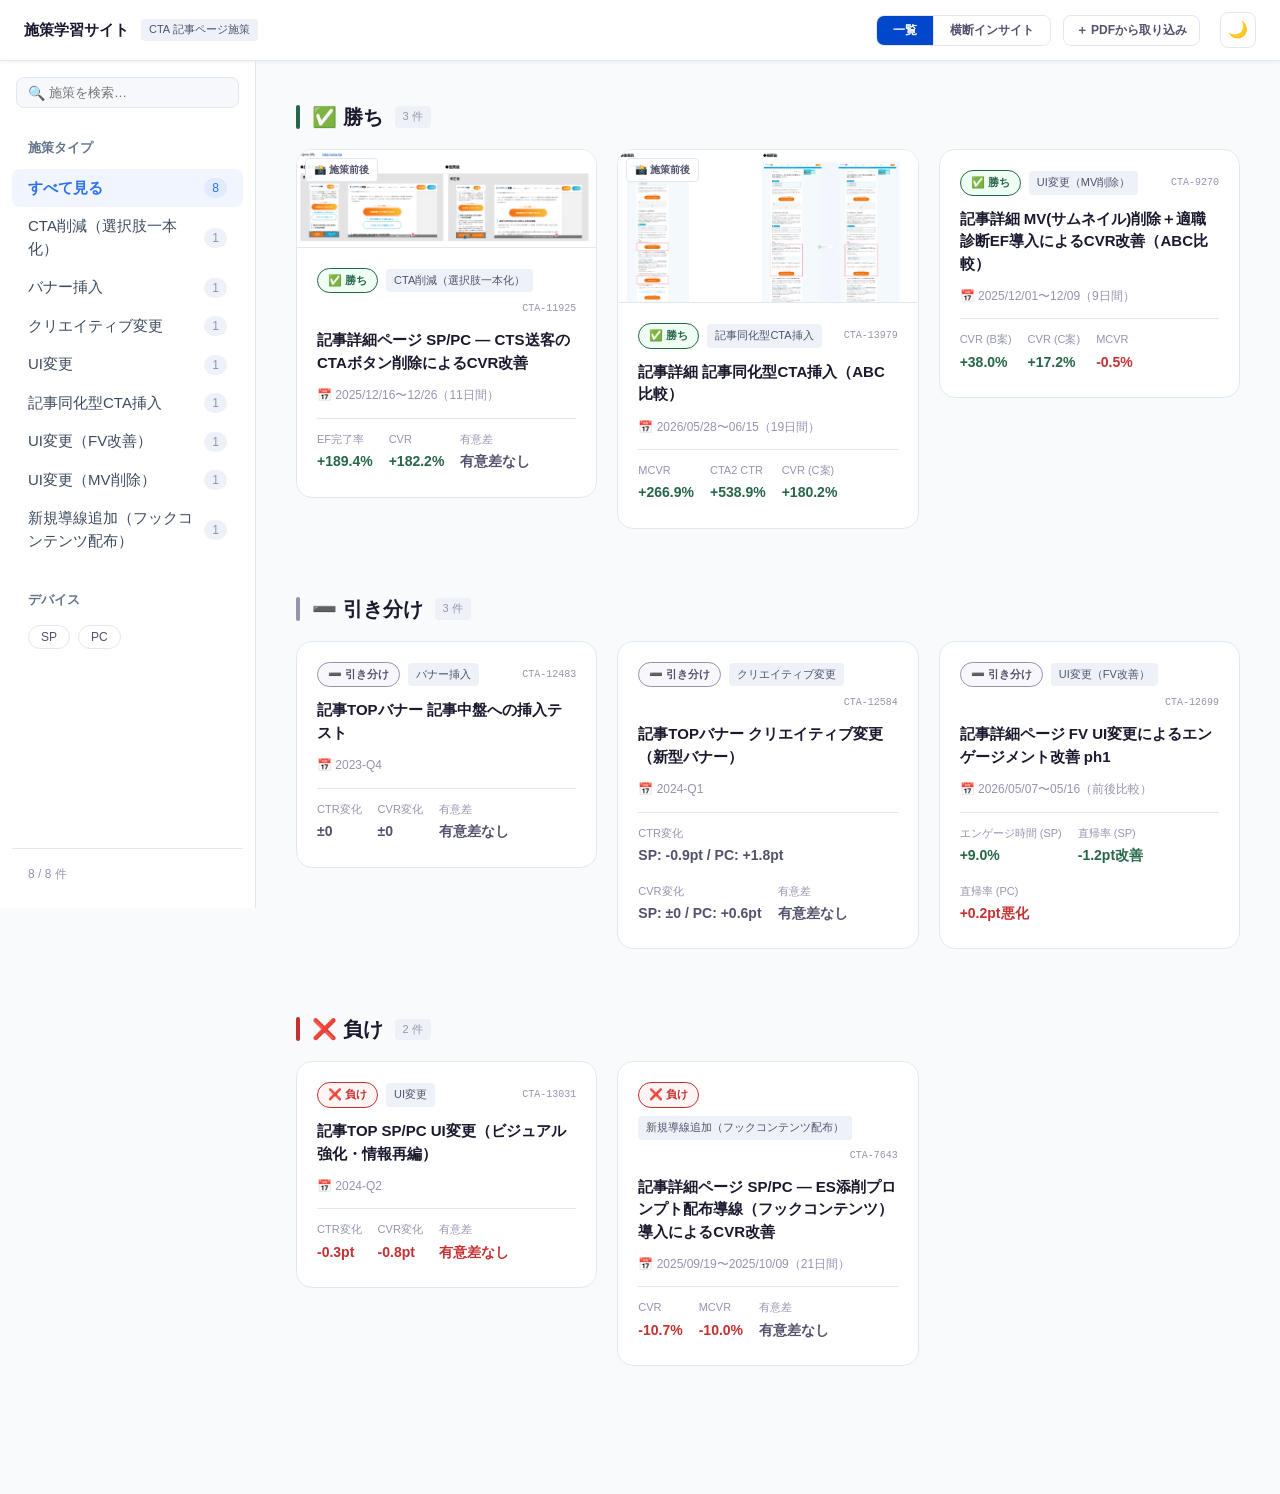
==== commit d95386ed: "免責バナー（施策結果の読み方について）を削除 Co-Authored-By: Claude Opus 4.8 <noreply@anthropic.com>" ====
--- a/index.html
+++ b/index.html
@@ -20,6 +20,7 @@
     <button class="view-btn active" id="btn-list" onclick="switchView('list')">一覧</button>
     <button class="view-btn" id="btn-insights" onclick="switchView('insights')">横断インサイト</button>
   </div>
+  <button class="import-link" type="button" onclick="openImport()" title="検証用シートPDFをドロップして即カード化（このブラウザに一時保存）">＋ PDFから取り込み</button>
   <button class="theme-toggle" id="theme-toggle" type="button" onclick="toggleTheme()" title="ダークモードに切替" aria-label="ダークモードに切替">🌙</button>
 </header>
 
@@ -40,25 +41,6 @@
   <div class="sidebar-footer" id="filter-count"></div>
 </aside>
 <div class="content">
-
-<div class="disclaimer-banner" id="disclaimer-banner">
-  <div class="disclaimer-summary" onclick="toggleDisclaimer()">
-    <span class="disclaimer-icon">⚠️</span>
-    <span class="disclaimer-short">
-      <strong>施策結果の読み方について</strong> ― 記載の数値はテスト期間中のスナップショットです。ABテスト結果のみで施策の価値を断言せず、外部環境を必ず考慮してください。
-    </span>
-    <button class="disclaimer-toggle-btn" id="disclaimer-btn">詳しく見る</button>
-  </div>
-  <div class="disclaimer-detail" id="disclaimer-detail">
-    <ul>
-      <li><strong>① 季節性・YoY（前年同期比）</strong> — 就活シーズンの時期により母数が大きく変動する。前年同期と採用市場の環境が変わっていると、純粋な施策効果との分離が困難になる。</li>
-      <li><strong>② 学生層の卒年差（26卒・27卒・28卒…）</strong> — 卒年によってニーズ・情報感度・行動パターンが異なる。市場に出ている学年の構成が変われば、同一施策でも結果が変わりうる。</li>
-      <li><strong>③ 採用市場・社会動向</strong> — 企業の採用意欲・就活解禁時期の前後・景況感の変化が、ユーザーの登録動機に影響する。テスト期間中に大きな市場変動があった場合は特に注意。</li>
-      <li><strong>④ 競合媒体・外部要因</strong> — 競合サービスの大型施策・Googleアルゴリズムの更新・SEO流入量の変動が、流入ユーザーの質を変える可能性がある。</li>
-    </ul>
-    <p style="margin-top:8px;font-style:italic;">「勝ち/負け」はあくまでテスト条件下での判定。上記を踏まえたうえで、次施策の設計に活かすことが重要です。</p>
-  </div>
-</div>
 
 <main class="main">
   <!-- List view -->
@@ -125,6 +107,31 @@
 </div><!-- /.content -->
 </div><!-- /.layout -->
 
+<!-- ===== PDF取り込みオーバーレイ（サイト上で即カード化・localStorage保存） ===== -->
+<div class="import-overlay" id="import-overlay" onclick="closeImportOnOverlay(event)">
+  <div class="import-modal">
+    <div class="import-modal-head">
+      <strong>PDFから施策カードを取り込み</strong>
+      <button class="modal-close" type="button" onclick="closeImport()">×</button>
+    </div>
+    <p class="import-note">
+      検証用シートPDFをドロップすると、このブラウザに<strong>即カード化</strong>されます。
+      ⚠️ これは <strong>measures.js に未保存＝他の人には共有されません</strong>（このブラウザのみ）。
+      機械抽出のみの下書きで、判定（勝ち/負け）・事実/AI推論の仕分け・デザイン観点は<strong>要レビュー</strong>です。
+    </p>
+    <div id="site-drop" class="site-drop">
+      <strong>PDFをここにドロップ</strong><br>
+      <span>またはクリックして選択（.pdf）</span>
+      <input type="file" id="site-file" accept="application/pdf,.pdf" hidden>
+    </div>
+    <div id="import-status" class="import-status"></div>
+    <p class="import-foot">
+      measures.js に「正」として保存し全員に共有したい場合は
+      <a href="tools/import.html">取り込みツール（スニペット出力）</a> を使ってください。
+    </p>
+  </div>
+</div>
+
 <!-- ===== Modal ===== -->
 <div class="modal-overlay" id="modal-overlay" onclick="closeModalOnOverlay(event)">
   <div class="modal" id="modal">
@@ -142,6 +149,10 @@
 
 <!-- ===== データ（施策の正: MEASURES / INSIGHTS / SCREENSHOTS） ===== -->
 <script src="data/measures.js"></script>
+<!-- ===== PDF取り込み用（pdf.jsローカル同梱・CDN不使用）+ 共通抽出ロジック ===== -->
+<script>window.PDFJS_WORKER_SRC = "vendor/pdfjs/pdf.worker.min.js";</script>
+<script src="vendor/pdfjs/pdf.min.js"></script>
+<script src="assets/js/extract.js"></script>
 <!-- ===== 表示ロジック（末尾で init() 実行） ===== -->
 <script src="assets/js/app.js"></script>
 
--- a/assets/css/style.css
+++ b/assets/css/style.css
@@ -86,6 +86,66 @@
 .view-btn + .view-btn { border-left: 1px solid var(--border-low); }
 .view-btn:hover { background: var(--surface-secondary); }
 .view-btn.active { background: var(--brand-primary); color: var(--text-white); }
+.import-link {
+  font-size: 12px; font-weight: 600; color: var(--text-medium);
+  text-decoration: none; padding: 6px 12px; font-family: inherit; cursor: pointer;
+  background: var(--surface-primary);
+  border: 1px solid var(--border-low); border-radius: var(--radius-8);
+  transition: all .15s; white-space: nowrap;
+}
+.import-link:hover { background: var(--surface-secondary); border-color: var(--border-high); color: var(--text-high); }
+
+/* ===== PDF取り込みオーバーレイ ===== */
+.import-overlay {
+  display: none; position: fixed; inset: 0; z-index: 200;
+  background: rgba(0,0,0,.45); align-items: flex-start; justify-content: center;
+  padding: 8vh 16px;
+}
+.import-overlay.open { display: flex; }
+.import-modal {
+  background: var(--surface-primary); border-radius: var(--radius-8);
+  max-width: 560px; width: 100%; padding: var(--sp-24);
+  box-shadow: 0 12px 40px rgba(0,0,0,.25);
+}
+.import-modal-head { display: flex; align-items: center; justify-content: space-between; margin-bottom: var(--sp-12); }
+.import-modal-head strong { font-size: 15px; color: var(--text-high); }
+.import-note { font-size: 12.5px; color: var(--text-medium); line-height: 1.7; margin: 0 0 var(--sp-16); }
+.site-drop {
+  border: 2px dashed var(--border-low); border-radius: var(--radius-8);
+  padding: 32px 16px; text-align: center; cursor: pointer; color: var(--text-medium);
+  transition: .15s;
+}
+.site-drop.over { border-color: var(--win-border); background: var(--win-bg); }
+.site-drop strong { color: var(--text-high); font-size: 14px; }
+.site-drop span { font-size: 12px; }
+.import-status { min-height: 20px; font-size: 12.5px; line-height: 1.6; margin-top: var(--sp-12); }
+.import-status.ok { color: var(--win-border); }
+.import-status.err { color: var(--loss-border); }
+.import-foot { font-size: 11.5px; color: var(--text-medium); margin: var(--sp-16) 0 0; }
+
+/* ===== 取り込み(未保存)カードの目印 ===== */
+.local-tag {
+  font-size: 10px; font-weight: 700; color: #fff; background: #d08700;
+  padding: 1px 6px; border-radius: 4px; white-space: nowrap;
+}
+.card-wrap { position: relative; }
+.local-del {
+  position: absolute; top: 6px; right: 6px; z-index: 3;
+  width: 22px; height: 22px; border-radius: 50%; border: none;
+  background: rgba(0,0,0,.55); color: #fff; font-size: 13px; line-height: 1; cursor: pointer;
+}
+.local-del:hover { background: var(--loss-border); }
+.local-banner {
+  background: #fff6e5; border: 1px solid #e6b400; border-radius: 8px;
+  padding: 10px 12px; margin-bottom: var(--sp-16); font-size: 12.5px; line-height: 1.6; color: #6b4e00;
+}
+:root[data-theme="dark"] .local-banner { background: #3a2f10; color: #f0d78a; border-color: #7a6410; }
+.local-banner .lb-actions { margin-top: 8px; display: flex; gap: 8px; flex-wrap: wrap; }
+.local-banner button {
+  font-size: 12px; font-weight: 600; padding: 5px 10px; border-radius: 6px; cursor: pointer;
+  border: 1px solid var(--border-low); background: var(--surface-primary); color: var(--text-high);
+}
+.local-banner button.danger { border-color: var(--loss-border); color: var(--loss-border); }
 
 /* ===== Filter bar ===== */
 .filter-bar {
@@ -468,67 +528,11 @@
 .di-modal-row.caution .di-modal-text { color: var(--di-caution-text); }
 .di-modal-row.bad     .di-modal-text { color: var(--di-bad-text); }
 
-/* ── Disclaimer banner ── */
-.disclaimer-banner {
-  background: #FFFBEB;
-  border-top: 3px solid #F59E0B;
-  border-bottom: 1px solid #FCD34D;
-  padding: var(--sp-12) var(--sp-24);
-  font-size: 12px;
-  line-height: 1.6;
-  color: #78350F;
-}
-@media (prefers-color-scheme: dark) {
-  .disclaimer-banner { background: #1C1500; border-top-color: #D97706; border-bottom-color: #92400E; color: #FDE68A; }
-}
-:root[data-theme="light"] .disclaimer-banner { background: #FFFBEB; border-top-color: #F59E0B; border-bottom-color: #FCD34D; color: #78350F; }
-:root[data-theme="dark"]  .disclaimer-banner { background: #1C1500; border-top-color: #D97706; border-bottom-color: #92400E; color: #FDE68A; }
-
-.disclaimer-summary {
-  display: flex;
-  align-items: flex-start;
-  gap: 8px;
-  cursor: pointer;
-  user-select: none;
-}
-.disclaimer-icon { font-size: 14px; flex-shrink: 0; margin-top: 1px; }
-.disclaimer-short { flex: 1; }
-.disclaimer-toggle-btn {
-  flex-shrink: 0;
-  font-size: 11px;
-  padding: 2px 8px;
-  border-radius: 4px;
-  border: 1px solid #F59E0B;
-  background: transparent;
-  color: #92400E;
-  cursor: pointer;
-  white-space: nowrap;
-}
-@media (prefers-color-scheme: dark) {
-  .disclaimer-toggle-btn { border-color: #D97706; color: #FDE68A; }
-}
-:root[data-theme="light"] .disclaimer-toggle-btn { border-color: #F59E0B; color: #92400E; }
-:root[data-theme="dark"]  .disclaimer-toggle-btn { border-color: #D97706; color: #FDE68A; }
-
-.disclaimer-detail {
-  display: none;
-  margin-top: var(--sp-8);
-  padding-top: var(--sp-8);
-  border-top: 1px dashed #FCD34D;
-}
-.disclaimer-detail.open { display: block; }
-.disclaimer-detail ul {
-  margin: var(--sp-4) 0 0 var(--sp-16);
-  padding: 0;
-}
-.disclaimer-detail li { margin-bottom: 4px; }
-
 @media (max-width: 640px) {
   .main { padding: var(--sp-16); }
   .filter-bar { padding: var(--sp-12) var(--sp-16); }
   .site-header { padding: var(--sp-12) var(--sp-16); }
   .cards-masonry { columns: 1; }
-  .disclaimer-banner { padding: var(--sp-12) var(--sp-16); }
   .layout { display: block; }
   .sidebar {
     width: 100%; position: static; height: auto; max-height: none;
